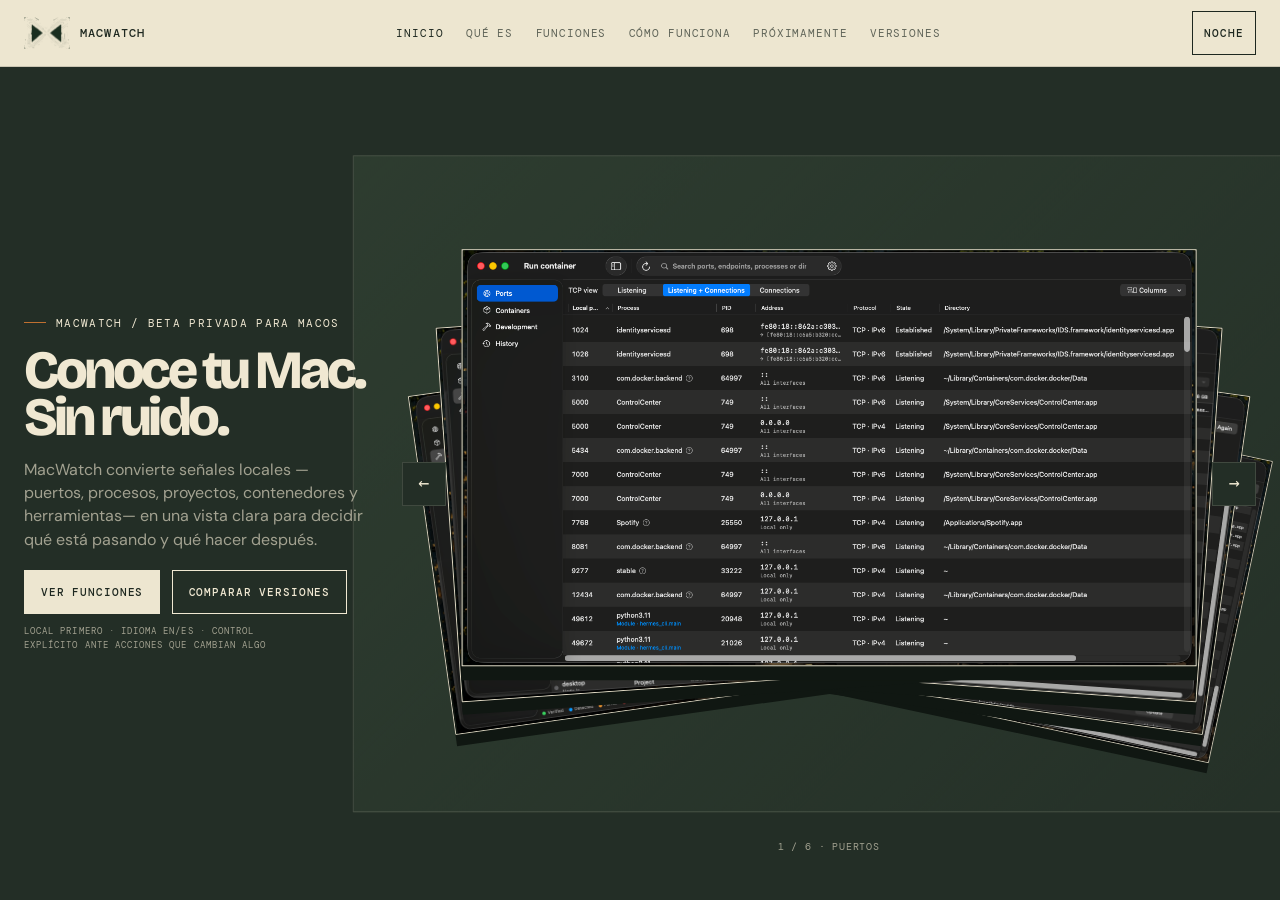
==== macwatch/index.html @ b006d117 "Add MacWatch landing page" ====
<!doctype html>
<html lang="es">
<head>
  <meta charset="utf-8">
  <meta name="viewport" content="width=device-width, initial-scale=1">
  <meta name="description" content="MacWatch: visibilidad local y clara de lo que ocurre en tu Mac.">
  <meta name="color-scheme" content="dark light">
  <link rel="preconnect" href="https://fonts.googleapis.com">
  <link rel="preconnect" href="https://fonts.gstatic.com" crossorigin>
  <link href="https://fonts.googleapis.com/css2?family=Bricolage+Grotesque:opsz,wght@12..96,400..800&amp;family=DM+Mono:wght@400;500&amp;family=DM+Sans:wght@400;500&amp;display=swap" rel="stylesheet">
  <link rel="icon" href="data:image/svg+xml,<svg xmlns=%22http://www.w3.org/2000/svg%22 viewBox=%220 0 32 32%22><rect width=%2232%22 height=%2232%22 fill=%22%23232E26%22/><path d=%22M4 8h5l7 6 7-6h5v16h-5v-8l-7 6-7-6v8H4z%22 fill=%22%23EDE6D0%22/></svg>">
  <title>MacWatch · Conoce tu Mac, sin ruido</title>
  <!--
  MIT License

  Copyright (c) 2026 Zara Zhang

  Permission is hereby granted, free of charge, to any person obtaining a copy
  of this software and associated documentation files (the "Software"), to deal
  in the Software without restriction, including without limitation the rights
  to use, copy, modify, merge, publish, distribute, sublicense, and/or sell
  copies of the Software, and to permit persons to whom the Software is
  furnished to do so, subject to the following conditions:

  The above copyright notice and this permission notice shall be included in all
  copies or substantial portions of the Software.

  THE SOFTWARE IS PROVIDED "AS IS", WITHOUT WARRANTY OF ANY KIND, EXPRESS OR
  IMPLIED, INCLUDING BUT NOT LIMITED TO THE WARRANTIES OF MERCHANTABILITY,
  FITNESS FOR A PARTICULAR PURPOSE AND NONINFRINGEMENT. IN NO EVENT SHALL THE
  AUTHORS OR COPYRIGHT HOLDERS BE LIABLE FOR ANY CLAIM, DAMAGES OR OTHER
  LIABILITY, WHETHER IN AN ACTION OF CONTRACT, TORT OR OTHERWISE, ARISING FROM,
  OUT OF OR IN CONNECTION WITH THE SOFTWARE OR THE USE OR OTHER DEALINGS IN THE
  SOFTWARE.
  -->
  <style>
    :root {
      --c-bg:#232e26; --c-bg-alt:#2e3d30; --c-cream:#ede6d0; --c-cream-alt:#e4dac4;
      --c-fg:#f0e8d2; --c-fg-muted:rgba(240,232,210,.62); --c-fg-faint:rgba(240,232,210,.62);
      --c-ink:#1e2820; --c-ink-muted:rgba(30,40,32,.68); --c-accent:#c07030;
      --c-line:rgba(240,232,210,.14); --c-line-light:rgba(30,40,32,.17);
      --f-display:"Bricolage Grotesque",system-ui,sans-serif; --f-body:"DM Sans",system-ui,sans-serif; --f-mono:"DM Mono",monospace;
      --surface:var(--c-bg); --surface-alt:var(--c-bg-alt); --ink:var(--c-fg); --muted:var(--c-fg-muted); --faint:var(--c-fg-faint); --line:var(--c-line);
    }
    :root[data-theme="paper"] { --surface:var(--c-cream); --surface-alt:var(--c-cream-alt); --ink:var(--c-ink); --muted:var(--c-ink-muted); --faint:rgba(30,40,32,.70); --line:var(--c-line-light); color-scheme:light; }
    * { box-sizing:border-box; }
    html,body { overflow-x:clip; }
    html { scroll-behavior:auto; background:var(--surface); }
    body { margin:0; background:var(--surface); color:var(--ink); font:16px/1.6 var(--f-body); }
    a { color:inherit; }
    button { font:inherit; }
    img { display:block; max-width:100%; }
    :focus-visible { outline:2px solid var(--c-accent); outline-offset:4px; }
    .skip { position:absolute; z-index:30; top:-5rem; left:1rem; padding:.7rem 1rem; background:var(--c-cream); color:var(--c-ink); border:1px solid var(--c-ink); text-decoration:none; font:500 .75rem var(--f-mono); letter-spacing:.08em; text-transform:uppercase; }
    .skip:focus { top:1rem; }
    .shell { width:min(100% - 3rem,1280px); margin-inline:auto; }
    .dark-surface { --ink:var(--c-fg); --muted:var(--c-fg-muted); --faint:var(--c-fg-faint); --line:var(--c-line); position:relative; isolation:isolate; background:var(--c-bg); color:var(--c-fg); }
    .dark-surface::before { content:""; position:absolute; z-index:-1; right:0; bottom:-22rem; width:min(62rem,82vw); height:52rem; pointer-events:none; background:radial-gradient(ellipse at 68% 70%,rgba(122,78,36,.32) 0%,rgba(80,50,20,.17) 39%,transparent 70%); }
    .nav-wrap { position:sticky; top:0; z-index:20; background:color-mix(in srgb,var(--surface) 92%,transparent); border-bottom:1px solid var(--line); backdrop-filter:blur(14px); }
    nav { min-height:66px; display:grid; grid-template-columns:auto 1fr auto; gap:1.25rem; align-items:center; }
    .brand { display:inline-flex; align-items:center; gap:.6rem; color:var(--ink); text-decoration:none; font:500 .77rem var(--f-mono); letter-spacing:.1em; text-transform:uppercase; white-space:nowrap; }
    .brand img { width:28px; height:28px; object-fit:contain; }
    .nav-links { display:flex; justify-content:center; gap:.1rem; min-width:0; }
    .nav-links a { padding:.55rem .65rem; color:var(--muted); text-decoration:none; font:400 .67rem var(--f-mono); letter-spacing:.08em; text-transform:uppercase; white-space:nowrap; }
    .nav-links a:hover,.nav-links a.active { color:var(--ink); }
    .theme,.filter,.button { min-height:44px; border:1px solid currentColor; border-radius:0; background:transparent; cursor:pointer; font:500 .68rem var(--f-mono); letter-spacing:.08em; text-transform:uppercase; }
    .theme { padding:.55rem .72rem; color:var(--ink); }
    .button { color:inherit; }
    .theme:hover,.filter:hover { border-color:var(--c-accent); }
    main { min-width:0; }
    .hero { width:min(100% - 3rem,1580px); min-height:calc(100svh - 66px); display:grid; grid-template-columns:minmax(24rem,.72fr) minmax(0,1.28fr); gap:clamp(2rem,4vw,5rem); align-items:center; padding:clamp(5rem,10vh,9rem) 0 clamp(4rem,8vh,7rem); }
    .eyebrow,.kicker,.status,.tag,.section-index,.microcopy { font:400 .7rem/1.45 var(--f-mono); letter-spacing:.12em; text-transform:uppercase; }
    .eyebrow,.kicker { margin:0 0 1rem; color:currentColor; }
    .eyebrow::before,.kicker::before,.section-index::before { content:""; display:inline-block; width:1.35rem; height:1px; margin:0 .65rem .3em 0; background:var(--c-accent); vertical-align:middle; }
    h1,h2,h3,p { text-wrap:balance; }
    h1,h2,h3 { font-family:var(--f-display); }
    h1 { max-width:9.4ch; margin:0; font-size:clamp(4rem,8.1vw,5.8rem); font-weight:800; line-height:.88; letter-spacing:-.045em; }
    .hero-title-line { display:block; white-space:nowrap; }
    .lead { max-width:51ch; margin:2rem 0 0; color:var(--muted); font-size:clamp(1.06rem,1.45vw,1.28rem); line-height:1.58; }
    .hero-actions { display:flex; flex-wrap:wrap; gap:.7rem; margin-top:2.25rem; }
    .button { display:inline-flex; align-items:center; justify-content:center; padding:.75rem 1rem; text-decoration:none; }
    .button.primary { background:var(--c-cream); border-color:var(--c-cream); color:var(--c-ink); }
    .button:hover { border-color:var(--c-accent); }
    .button.primary:hover { background:var(--c-cream); color:var(--c-ink); }
    .microcopy { margin:1.1rem 0 0; color:var(--faint); line-height:1.6; }
    .hero > :first-child { position:relative; z-index:2; }
    .hero-art { position:relative; min-width:0; width:min(100%,840px); min-height:760px; justify-self:end; overflow:visible; }
    .hero-art::before { content:""; position:absolute; z-index:0; width:min(86%,720px); aspect-ratio:1; height:auto; right:3%; top:50%; transform:translateY(-50%); border:1px solid var(--c-line); background:linear-gradient(135deg,rgba(46,61,48,.92),rgba(46,61,48,.18)); }
    .carousel { position:relative; z-index:1; width:100%; height:760px; overflow:visible; }
    .carousel-stage { position:relative; width:100%; height:calc(100% - 60px); overflow:visible; touch-action:pan-y; }
    .carousel-card { --slot:0; --depth:0; position:absolute; top:50%; left:50%; width:min(86%,720px); aspect-ratio:1.76; margin:0; overflow:hidden; border:1px solid var(--c-fg); background:#080d09; box-shadow:calc(var(--slot) * 7px) calc(16px + var(--depth) * 5px) 0 rgba(0,0,0,.24); clip-path:polygon(0 7px,7px 7px,7px 0,calc(100% - 7px) 0,calc(100% - 7px) 7px,100% 7px,100% calc(100% - 7px),calc(100% - 7px) calc(100% - 7px),calc(100% - 7px) 100%,7px 100%,7px calc(100% - 7px),0 calc(100% - 7px)); transform:translate(-50%,-50%) translate(calc(var(--slot) * 4.25%),calc(var(--depth) * 17px)) rotate(calc(var(--slot) * 3.1deg)); transform-origin:50% 88%; transition:transform 520ms steps(8,end),opacity 380ms steps(6,end),filter 380ms steps(6,end); }
    .carousel-card::after { content:""; position:absolute; inset:0; pointer-events:none; opacity:.18; background:repeating-linear-gradient(to bottom,rgba(240,232,210,.14) 0 1px,transparent 1px 4px); mix-blend-mode:screen; }
    .carousel-card img { width:100%; height:100%; object-fit:cover; image-rendering:auto; filter:contrast(1.035) saturate(.92); }
    .carousel-card.logo-card img { height:100%; width:auto; max-width:100%; margin:auto; object-fit:contain; }
    .carousel-card[aria-hidden="true"] { pointer-events:none; }
    .carousel-card.is-active { border-color:var(--c-cream); opacity:1; filter:none; }
    .carousel-card:not(.is-active) { opacity:.58; filter:brightness(.72) saturate(.78); }
    .carousel-controls { position:absolute; z-index:10; inset:0; pointer-events:none; }
    .carousel-button { position:absolute; top:calc((100% - 60px) / 2); display:grid; width:44px; height:44px; place-items:center; transform:translateY(-50%); pointer-events:auto; border:1px solid var(--c-line); border-radius:0; background:color-mix(in srgb,var(--c-bg) 78%,transparent); color:var(--c-fg); cursor:pointer; font:500 1.15rem/1 var(--f-mono); }
    .carousel-button[data-carousel="previous"] { left:0; }
    .carousel-button[data-carousel="next"] { right:0; }
    .carousel-button:hover { border-color:var(--c-accent); color:var(--c-cream); }
    .carousel-status { position:absolute; bottom:0; left:50%; min-width:8.5rem; margin:0; transform:translateX(-50%); color:var(--c-fg-muted); font:.62rem/1.35 var(--f-mono); letter-spacing:.08em; text-align:center; text-transform:uppercase; }
    section { position:relative; scroll-margin-top:66px; padding:clamp(4.8rem,10vw,9rem) 0; border-top:1px solid var(--line); }
    .section-head { margin-bottom:clamp(2.2rem,5vw,4rem); }
    .section-index { margin:0 0 .85rem; color:currentColor; }
    h2 { margin:0; font-size:clamp(2.55rem,5.4vw,5.6rem); font-weight:700; line-height:.94; letter-spacing:-.045em; }
    .section-title-line { display:block; white-space:nowrap; }
    .intro { max-width:59ch; margin:1.25rem 0 0; color:var(--muted); font-size:clamp(1rem,1.3vw,1.17rem); }
    .statement-grid { display:grid; grid-template-columns:1fr minmax(17rem,.78fr); gap:clamp(2rem,7vw,8rem); align-items:end; }
    .statement { max-width:14ch; margin:0; font:700 clamp(2.3rem,4.4vw,4.6rem)/.98 var(--f-display); letter-spacing:-.04em; }
    .statement em,.stat-value em { color:var(--c-accent); font-style:normal; }
    .info-card { padding:clamp(1.55rem,3vw,2.5rem); background:var(--c-cream); color:var(--c-ink); }
    .info-card h3 { margin:0 0 .7rem; font-size:clamp(1.35rem,2vw,2rem); line-height:1.05; letter-spacing:-.03em; }
    .info-card p { margin:0; color:var(--c-ink-muted); }
    .metrics { display:grid; grid-template-columns:repeat(3,minmax(0,1fr)); margin-top:clamp(3.5rem,7vw,7rem); border-top:1px solid var(--line); }
    .metric { min-width:0; padding:1.5rem 1.4rem 1rem 0; border-right:1px solid var(--line); }
    .metric + .metric { padding-left:1.4rem; } .metric:last-child { border-right:0; }
    .stat-value { display:block; font:800 clamp(2.8rem,5.6vw,6rem)/.9 var(--f-display); letter-spacing:-.055em; }
    .metric span:last-child { display:block; margin-top:.75rem; color:var(--muted); font-size:.88rem; }
    .capabilities-intro { display:flex; justify-content:space-between; align-items:end; gap:1rem; margin-bottom:1.25rem; }
    .filter-bar { display:flex; flex-wrap:wrap; gap:.5rem; }
    .filter { min-height:40px; padding:.45rem .65rem; color:var(--c-fg-muted); border-color:var(--c-line); }
    .filter[aria-pressed="true"] { color:var(--c-ink); background:var(--c-cream); border-color:var(--c-cream); }
    .capabilities { display:grid; grid-template-columns:repeat(3,minmax(0,1fr)); border-top:1px solid var(--c-line); border-left:1px solid var(--c-line); }
    .capability { min-width:0; min-height:220px; padding:1.35rem; border-right:1px solid var(--c-line); border-bottom:1px solid var(--c-line); }
    .capability[hidden] { display:none; }
    .tag { display:inline-block; color:var(--c-fg); }
    .tag.future { color:var(--c-fg-muted); }
    .capability h3 { margin:1.35rem 0 .6rem; font-size:clamp(1.2rem,1.65vw,1.55rem); line-height:1.05; letter-spacing:-.025em; }
    .capability p { margin:0; color:var(--c-fg-muted); font-size:.93rem; }
    .process { --ink:var(--c-ink); --muted:var(--c-ink-muted); --faint:var(--c-ink-muted); --line:var(--c-line-light); background:var(--c-cream); color:var(--c-ink); }
    .process section { border-color:var(--c-line-light); }
    .process .kicker,.process .section-index { color:currentColor; }
    .process .intro,.process .step p { color:var(--c-ink-muted); }
    .flow { display:grid; grid-template-columns:repeat(4,minmax(0,1fr)); border-top:1px solid var(--c-line-light); }
    .step { min-width:0; padding:1.35rem 1.1rem 1rem 0; border-right:1px solid var(--c-line-light); }
    .step + .step { padding-left:1.1rem; } .step:last-child { border-right:0; }
    .step::before { display:block; margin-bottom:2.5rem; color:currentColor; content:counter(step,decimal-leading-zero); counter-increment:step; font:.7rem var(--f-mono); letter-spacing:.12em; }
    .step::after { content:""; display:block; width:1.5rem; height:1px; margin-top:1.35rem; background:var(--c-accent); }
    .flow { counter-reset:step; }
    .step h3 { margin:0 0 .55rem; font-size:clamp(1.25rem,1.8vw,1.75rem); line-height:1.02; letter-spacing:-.03em; }
    .step p { margin:0; font-size:.92rem; }
    .next-grid { display:grid; grid-template-columns:minmax(0,1fr) minmax(18rem,.72fr); gap:clamp(2.5rem,7vw,8rem); align-items:start; }
    .future-list { display:grid; gap:0; margin:0; padding:0; list-style:none; border-top:1px solid var(--line); }
    .future-list li { display:grid; grid-template-columns:1.35rem 1fr; gap:.7rem; padding:1.05rem 0; border-bottom:1px solid var(--line); }
    .future-list li::before { content:"—"; color:var(--c-accent); font-family:var(--f-mono); }
    .future-list strong { display:block; font-weight:500; }
    .future-list span { display:block; margin-top:.18rem; color:var(--muted); font-size:.92rem; }
    .future-note { padding:clamp(1.55rem,3vw,2.5rem); background:var(--c-bg-alt); }
    .future-note h3 { margin:1.3rem 0 .65rem; font-size:clamp(1.7rem,2.5vw,2.5rem); line-height:1.02; letter-spacing:-.035em; }
    .future-note p { margin:0; color:var(--c-fg-muted); }
    .notice { max-width:76ch; margin:0 0 1.7rem; padding:1rem 0 1rem 1.15rem; border-left:1px solid var(--c-accent); color:var(--muted); }
    .edition-grid { display:grid; grid-template-columns:repeat(3,minmax(0,1fr)); gap:clamp(1rem,2vw,2rem); }
    .edition { min-width:0; border:1px solid var(--c-line); }
    .edition-art { background:var(--c-bg-alt); }
    .edition-art img { width:100%; height:auto; object-fit:contain; }
    .edition-card { min-width:0; padding:1.35rem; border-top:1px solid var(--c-line); }
    .edition-card.featured { background:var(--c-cream); color:var(--c-ink); }
    .edition-card h3 { margin:0 0 .55rem; font:700 1.45rem/1 var(--f-display); letter-spacing:-.025em; }
    .edition-card p { margin:0; color:var(--c-fg-muted); font-size:.92rem; }
    .edition-card.featured p { color:var(--c-ink-muted); }
    .table-wrap { max-width:100%; margin-top:1.8rem; overflow-x:auto; border-top:1px solid var(--c-line); border-bottom:1px solid var(--c-line); }
    table { width:100%; min-width:760px; border-collapse:collapse; color:var(--c-fg); }
    caption { padding:1rem 0; color:var(--c-fg-muted); text-align:left; font-size:.82rem; }
    th,td { padding:1rem; border-top:1px solid var(--c-line); text-align:left; vertical-align:top; }
    thead th { color:var(--c-fg); font:400 .64rem/1.45 var(--f-mono); letter-spacing:.09em; text-transform:uppercase; }
    tbody th { color:var(--c-fg); font:500 .95rem/1.5 var(--f-body); letter-spacing:normal; text-transform:none; } .check { color:currentColor; font-weight:500; } .planned { color:var(--c-fg-muted); font-size:.9rem; }
    .closing { display:grid; grid-template-columns:minmax(0,1fr) auto; gap:2rem; align-items:end; padding-top:clamp(4.8rem,10vw,9rem); }
    .closing h2 { font-size:clamp(3.5rem,7vw,7.2rem); }
    footer { padding:1.4rem 0 2.4rem; border-top:1px solid var(--line); color:var(--faint); font:.66rem/1.65 var(--f-mono); letter-spacing:.05em; }
    html.motion-ready .reveal .section-index,html.motion-ready .reveal .section-head h2,html.motion-ready .reveal .section-head .intro,html.motion-ready .reveal > :not(.section-head) { opacity:0; transform:translateY(1.1rem); clip-path:inset(0 100% 0 0); transition:opacity 320ms steps(5,end),transform 460ms steps(7,end),clip-path 520ms steps(8,end); }
    html.motion-ready .reveal.is-revealed .section-index,html.motion-ready .reveal.is-revealed .section-head h2,html.motion-ready .reveal.is-revealed .section-head .intro,html.motion-ready .reveal.is-revealed > :not(.section-head) { opacity:1; transform:none; clip-path:inset(0 0 0 0); }
    html.motion-ready .reveal .section-head h2 { transition-delay:70ms; } html.motion-ready .reveal .section-head .intro { transition-delay:140ms; } html.motion-ready .reveal > :not(.section-head) { transition-delay:210ms; }
    @media (min-width:1181px) { .carousel-card { left:55%; } }
    @media (max-width:1180px) { .hero { grid-template-columns:1fr; min-height:auto; } .hero-art,.carousel { width:min(100%,820px); min-height:0; height:clamp(560px,76vw,720px); } .hero-art { justify-self:center; } }
    @media (max-width:900px) { .hero-art,.carousel { height:clamp(430px,74vw,620px); } .hero-art::before { width:min(82%,620px); } .statement-grid,.next-grid { grid-template-columns:1fr; } .info-card { max-width:38rem; } .capabilities { grid-template-columns:repeat(2,minmax(0,1fr)); } .flow { grid-template-columns:repeat(2,minmax(0,1fr)); } .step:nth-child(2) { border-right:0; } .step:nth-child(n+3) { border-top:1px solid var(--c-line-light); } .closing { grid-template-columns:1fr; align-items:start; } }
    @media (max-width:700px) { .shell,.hero { width:min(100% - 2rem,1280px); } nav { grid-template-columns:1fr auto; grid-template-areas:"brand theme" "links links"; column-gap:.75rem; row-gap:.25rem; min-height:0; padding:.55rem 0 .3rem; } .brand { grid-area:brand; } .brand span { display:inline; } .theme { grid-area:theme; min-height:38px; padding:.45rem .5rem; font-size:.6rem; } .nav-links { grid-area:links; justify-content:flex-start; width:100%; overflow-x:auto; overscroll-behavior-x:contain; -webkit-overflow-scrolling:touch; scrollbar-width:thin; } .nav-links a { display:block; flex:0 0 auto; padding:.55rem .55rem; font-size:.6rem; } section { scroll-margin-top:108px; } .hero { padding:4.2rem 0 4.5rem; gap:2rem; } h1 { font-size:clamp(1.75rem,10.2vw,5.2rem); } h2,.closing h2 { font-size:clamp(1rem,5.8vw,2.55rem); } .hero-title-line { white-space:nowrap; } .lead { margin-top:1.5rem; } .hero-art,.carousel { height:clamp(340px,92vw,470px); } .hero-art::before { width:min(84%,420px); } .carousel-stage { height:calc(100% - 52px); } .carousel-card { left:50%; width:90%; transform:translate(-50%,-50%) translate(calc(var(--slot) * 2.7%),calc(var(--depth) * 12px)) rotate(calc(var(--slot) * 2deg)); } .carousel-button { top:calc((100% - 52px) / 2); } .carousel-status { min-width:7.3rem; font-size:.56rem; } .metrics,.capabilities,.edition-grid { grid-template-columns:1fr; } .metric,.metric + .metric { padding:1.2rem 0; border-right:0; border-bottom:1px solid var(--line); } .metric:last-child { border-bottom:0; } .capabilities-intro { align-items:start; flex-direction:column; } .capability { min-height:auto; } .flow { grid-template-columns:1fr; } .step,.step + .step,.step:nth-child(2) { padding:1.2rem 0; border-right:0; border-bottom:1px solid var(--c-line-light); } .step::before { margin-bottom:1.4rem; } .edition-card { padding:1.2rem; } .closing { gap:1.5rem; } }
    @media (max-width:430px) { .hero-actions { align-items:stretch; flex-direction:column; } .button { width:100%; } }
    /* Pager viewport: every section is a complete, non-scrolling screen. */
    html,body { width:100%; height:100%; overflow:hidden; }
    body { display:grid; grid-template-rows:auto minmax(0,1fr); }
    .nav-wrap { position:relative; z-index:30; background:var(--surface); backdrop-filter:none; }
    :root:not([data-theme="paper"]) .nav-wrap { background:var(--c-bg); }
    .nav-wrap .brand { background:transparent; }
    main { position:relative; height:100%; min-height:0; overflow:hidden; }
    .page { position:absolute; inset:0; z-index:0; display:block; overflow:hidden; visibility:hidden; pointer-events:none; background:var(--surface); clip-path:inset(0 100% 0 0); transform:translateX(2rem); }
    .page.dark-surface { background:var(--c-bg); }
    main .page.dark-surface::before { display:none; }
    .page.process { background:var(--c-cream); }
    .page.is-active { visibility:visible; }
    .page.is-active { z-index:2; pointer-events:auto; clip-path:inset(0); transform:none; }
    .page > :is(header,section).shell { width:min(100% - 3rem,1360px); height:100%; margin-inline:auto; }
    .page > section { padding:clamp(.8rem,2.4vh,1.45rem) 0; }
    .page-footer { position:absolute; right:1.5rem; bottom:.45rem; left:1.5rem; width:auto; padding:.25rem 0 0; border-top:1px solid var(--line); font-size:.52rem; line-height:1.25; }
    main .hero { min-height:0; overflow:visible; grid-template-columns:minmax(18rem,.43fr) minmax(0,1.57fr); gap:clamp(1rem,2.5vw,2.5rem); align-items:center; padding:clamp(.8rem,2vh,1.4rem) 0; }
    main .hero h1 { font-size:clamp(3rem,5.3vw,5.8rem); }
    main .hero .lead { margin-top:1rem; font-size:clamp(.9rem,1.15vw,1.08rem); line-height:1.42; }
    main .hero-actions { margin-top:1.15rem; } main .hero .microcopy { margin-top:.65rem; font-size:.55rem; }
    main .hero-art,main .carousel { width:100%; min-height:0; height:min(100%,720px); }
    main .hero-art::before { width:min(78%,720px); }
    main .carousel-stage { height:calc(100% - 52px); }
    main .carousel-card { left:50%; width:min(92%,1080px); border:1px solid var(--c-fg); clip-path:none; background:#101712; box-shadow:0 14px 0 #101712; opacity:1; filter:none; transform:translate(-50%,-50%) translate(calc(var(--slot) * 3.1%),calc(var(--depth) * 14px)) rotate(calc(var(--slot) * 2.2deg)); transition:transform 440ms cubic-bezier(.2,.8,.2,1); }
    main .carousel-card::after { display:none; }
    main .carousel-card,.carousel-card.is-active,.carousel-card:not(.is-active) { opacity:1; filter:none; }
    main .carousel-card img { object-fit:contain; image-rendering:auto; filter:none; background:#101712; }
    main .carousel-card.logo-card { background:#101712; }
    main .carousel-card.logo-card img { width:100%; height:100%; }
    main .carousel-button { top:50%; background:var(--c-bg); } main .carousel-status { bottom:0; }
    .page .section-head { display:grid; grid-template-columns:minmax(6rem,.24fr) 1fr; gap:1rem; align-items:start; margin-bottom:clamp(.65rem,1.5vh,1rem); }
    .page .section-index { margin:0; font-size:.62rem; }
    .page h2 { font-size:clamp(2rem,3.7vw,4rem); line-height:.9; }
    .page .intro { margin-top:.6rem; font-size:clamp(.78rem,1vw,.98rem); line-height:1.35; }
    .page .section-title-line { max-width:100%; }
    .page .statement-grid,.page .next-grid { gap:1.4rem; }
    .page .statement { font-size:clamp(1.8rem,3.3vw,3.5rem); }
    .page .info-card,.page .future-note { padding:1rem; }
    .page .info-card h3,.page .future-note h3 { margin:.45rem 0; font-size:clamp(1.2rem,1.8vw,1.8rem); }
    .page .metrics { margin-top:1rem; } .page .metric { padding:.7rem .75rem .35rem 0; } .page .stat-value { font-size:clamp(2rem,3.6vw,3.6rem); } .page .metric span:last-child { margin-top:.25rem; font-size:.75rem; }
    .page .capabilities-intro { margin-bottom:.55rem; } .page .kicker { margin:0; font-size:.58rem; }
    .page .filter { min-height:32px; padding:.3rem .5rem; font-size:.58rem; }
    .page .capabilities { grid-template-columns:repeat(3,minmax(0,1fr)); } .page .capability { min-height:0; padding:.72rem; } .page .capability h3 { margin:.5rem 0 .25rem; font-size:clamp(.95rem,1.3vw,1.25rem); } .page .capability p { font-size:.72rem; line-height:1.3; } .page .tag { font-size:.55rem; }
    .page .flow { height:auto; } .page .step { padding:.7rem .7rem .5rem 0; } .page .step::before { margin-bottom:.7rem; } .page .step h3 { font-size:clamp(1rem,1.4vw,1.4rem); } .page .step p,.page .future-list span { font-size:.72rem; line-height:1.28; } .page .step::after { margin-top:.55rem; }
    .page .future-list li { padding:.55rem 0; } .page .future-note { min-height:0; }
    .page .notice { margin:0 0 .65rem; padding:.55rem 0 .55rem .75rem; font-size:.76rem; line-height:1.3; }
    .page .edition-grid { gap:.75rem; } .page .edition-art img { max-height:105px; object-fit:contain; } .page .edition-card { padding:.65rem; } .page .edition-card h3 { font-size:1.12rem; } .page .edition-card p { font-size:.67rem; line-height:1.25; }
    .page .table-wrap { margin-top:.55rem; overflow:visible; } .page table { min-width:0; table-layout:fixed; font-size:.58rem; } .page caption { padding:.25rem 0; font-size:.6rem; } .page th,.page td { padding:.28rem; line-height:1.16; } .page thead th { font-size:.5rem; } .page tbody th,.page .planned { font-size:.58rem; }
    .page .closing { padding-top:.7rem; } .page .closing h2 { font-size:clamp(1.6rem,3vw,3rem); } .page .closing .button { min-height:34px; padding:.5rem .7rem; }
    .nav-wrap .brand img { width:46px; height:auto; object-fit:contain; filter:brightness(0) saturate(100%) invert(13%) sepia(16%) saturate(1200%) hue-rotate(84deg) brightness(93%) contrast(91%); }
    :root:not([data-theme="paper"]) .nav-wrap .brand img { filter:brightness(0) saturate(100%) invert(90%) sepia(22%) saturate(410%) hue-rotate(4deg) brightness(103%) contrast(91%); }
    main .carousel-card { width:min(100%,1080px); }
    @media (min-width:901px) { main .hero { grid-template-columns:16rem minmax(0,1fr); gap:1rem; } main .hero h1 { font-size:3rem; letter-spacing:-.1em; } main .carousel-card { left:54%; width:min(100%,1080px); transform:translate(-50%,-50%) translate(calc(var(--slot) * .7%),calc(var(--depth) * 10px)) rotate(calc(var(--slot) * .8deg)); } main .carousel-card:not(.is-active) { transform:translate(-50%,-50%) translate(calc(var(--slot) * .7%),calc(var(--depth) * 10px)) rotate(calc(var(--slot) * .8deg)) scale(.94); } }
    @media (min-width:901px) and (max-width:1439px) { main .carousel-card { left:52.5%; width:min(100%,calc(100vw - 330px),1080px); } }
    @media (max-height:800px) and (min-width:701px) { main .hero { padding:.35rem 0; } }
    @media (max-width:900px) { .page > :is(header,section).shell { width:min(100% - 2rem,1360px); } main .hero { grid-template-columns:minmax(15rem,.5fr) minmax(0,1.5fr); } main .hero h1 { font-size:clamp(2.5rem,5.7vw,4.4rem); } .page .capability { padding:.5rem; } .page .capability p { font-size:.66rem; } .page .edition-art img { max-height:78px; } }
    @media (max-width:700px) { .nav-wrap nav { min-height:52px; display:grid; grid-template-columns:auto 1fr auto; grid-template-areas:"brand links theme"; gap:.35rem; padding:.35rem 0; } .nav-wrap .brand { grid-area:brand; gap:0; } .nav-wrap .brand img { width:27px; height:27px; } .nav-wrap .brand span { display:none; } .nav-wrap .theme { grid-area:theme; min-height:34px; padding:.35rem; font-size:.55rem; } .nav-wrap .nav-links { grid-area:links; width:auto; overflow:visible; justify-content:space-between; gap:0; } .nav-wrap .nav-links a { min-width:0; padding:.35rem .28rem; font-size:0; } .nav-wrap .nav-links a::after { content:attr(data-page-label); font:500 .58rem var(--f-mono); letter-spacing:0; } .page > :is(header,section).shell { width:min(100% - 1.25rem,1360px); } main .hero { grid-template-columns:1fr; grid-template-rows:auto minmax(0,1fr); gap:.25rem; padding:.55rem 0; } main .hero h1 { font-size:clamp(2rem,9.2vw,3rem); } main .hero .eyebrow { margin:0 0 .35rem; font-size:.52rem; } main .hero .lead { display:none; } main .hero-actions { margin-top:.55rem; } main .hero .button { min-height:34px; padding:.45rem .6rem; font-size:.55rem; } main .hero .microcopy { display:none; } main .hero-art,main .carousel { height:100%; } main .hero-art::before { width:min(82%,360px); } main .carousel-card { width:94%; transform:translate(-50%,-50%) translate(calc(var(--slot) * 2%),calc(var(--depth) * 8px)) rotate(calc(var(--slot) * 1.5deg)); } main .carousel-button { top:48%; } .page > section { padding:.65rem 0; } .page .section-head { grid-template-columns:1fr; gap:.25rem; margin-bottom:.45rem; } .page .section-index { font-size:.54rem; } .page h2 { font-size:clamp(1.45rem,7vw,2.15rem); } .page .intro { margin-top:.35rem; font-size:.68rem; line-height:1.22; } .page .statement-grid,.page .next-grid { grid-template-columns:1fr; gap:.45rem; } .page .statement { font-size:1.55rem; } .page .info-card,.page .future-note { padding:.55rem; } .page .info-card p,.page .future-note p { font-size:.66rem; line-height:1.22; } .page .metrics { margin-top:.45rem; } .page .metric { padding:.38rem 0; } .page .stat-value { font-size:1.65rem; } .page .metric span:last-child { font-size:.62rem; } .page .capabilities-intro { align-items:center; flex-direction:row; margin-bottom:.35rem; } .page .kicker { display:none; } .page .filter-bar { gap:.2rem; } .page .filter { min-height:28px; padding:.2rem .3rem; font-size:.5rem; } .page .capabilities { grid-template-columns:repeat(2,minmax(0,1fr)); } .page .capability { padding:.35rem; } .page .capability h3 { margin:.25rem 0 .15rem; font-size:.75rem; } .page .capability p { font-size:.56rem; line-height:1.16; } .page .tag { font-size:.43rem; } .page .flow { grid-template-columns:repeat(2,minmax(0,1fr)); } .page .step,.page .step + .step,.page .step:nth-child(2) { padding:.38rem; border:1px solid var(--c-line-light); } .page .step::before { margin-bottom:.25rem; font-size:.5rem; } .page .step h3 { font-size:.78rem; } .page .step p,.page .future-list span { font-size:.57rem; } .page .step::after { margin-top:.25rem; } .page .future-list { grid-template-columns:repeat(2,minmax(0,1fr)); gap:.35rem; border:0; } .page .future-list li { grid-template-columns:.65rem 1fr; gap:.25rem; padding:.3rem; border:1px solid var(--line); } .page .future-list strong { font-size:.62rem; line-height:1.1; } .page .notice { margin-bottom:.35rem; padding:.3rem 0 .3rem .5rem; font-size:.58rem; } .page .edition-grid { grid-template-columns:repeat(3,minmax(0,1fr)); gap:.3rem; } .page .edition-art img { max-height:53px; } .page .edition-card { padding:.35rem; } .page .edition-card h3 { margin:0 0 .15rem; font-size:.78rem; } .page .edition-card p { display:none; } .page .table-wrap { position:absolute; width:1px; height:1px; margin:-1px; overflow:hidden; clip:rect(0 0 0 0); white-space:nowrap; } .page .closing { padding-top:.3rem; } .page .closing h2 { font-size:1.1rem; } .page .closing .button { min-height:30px; font-size:.5rem; } .page-footer { right:.65rem; bottom:.25rem; left:.65rem; font-size:.42rem; } }
    @media (max-width:700px) { .nav-wrap .brand img { width:36px; height:auto; } .page .edition-grid { grid-template-columns:1fr; gap:.28rem; } .page .edition { display:grid; grid-template-columns:78px minmax(0,1fr); align-items:stretch; } .page .edition-art { display:grid; place-items:center; } .page .edition-art img { width:100%; max-height:53px; } .page .edition-card { display:flex; flex-direction:column; justify-content:center; padding:.28rem .4rem; } .page .edition-card p { display:-webkit-box; overflow:hidden; -webkit-box-orient:vertical; -webkit-line-clamp:2; font-size:.54rem; line-height:1.14; } }
    h1[tabindex="-1"]:focus,h2[tabindex="-1"]:focus { outline:none; }
    .page .section-head { display:block; margin-bottom:clamp(.8rem,1.8vh,1.25rem); }
    .page .section-index { margin:0 0 .45rem; }
    .page .section-head > div { display:block; }
    @media (min-width:901px) { .page > section { display:flex; flex-direction:column; justify-content:center; } main .hero { grid-template-columns:clamp(22rem,27vw,26rem) minmax(0,1fr); gap:clamp(1rem,2vw,2rem); } main .hero h1 { font-size:clamp(3.35rem,4.2vw,4.2rem); letter-spacing:-.065em; } main .hero .lead { font-size:clamp(1rem,1.2vw,1.12rem); line-height:1.46; } main .hero-art,main .carousel { height:min(100%,740px); } main .carousel-card { left:50%; width:min(86%,820px); } .page .section-head { max-width:76rem; } }
    @media (min-width:1600px) { .shell,.page > :is(header,section).shell,.nav-wrap nav.shell { width:min(calc(100% - 6rem),1760px); } nav { min-height:76px; gap:1.6rem; } .nav-links a { padding:.7rem .85rem; font-size:.74rem; } .theme { min-height:48px; padding:.65rem .9rem; font-size:.74rem; } .nav-wrap .brand img { width:54px; } .nav-wrap .brand { font-size:.88rem; } main .hero { grid-template-columns:34rem minmax(0,1fr); gap:2rem; } main .hero h1 { font-size:clamp(5rem,5.1vw,5.5rem); letter-spacing:-.065em; } main .hero .lead { font-size:1.2rem; max-width:48ch; } main .hero-actions { margin-top:1.5rem; } main .hero .microcopy { font-size:.64rem; } main .hero-art,main .carousel { height:min(100%,800px); } main .carousel-card { left:50%; width:min(78%,900px); } .page > section { padding:clamp(1.2rem,2.8vh,2rem) 0; } .page .section-head { margin-bottom:1.5rem; } .page .section-index { margin-bottom:.65rem; font-size:.76rem; } .page h2 { font-size:clamp(4.8rem,5vw,5.5rem); } .page .intro { margin-top:.85rem; font-size:1.1rem; line-height:1.45; } .page .statement { font-size:4.1rem; } .page .info-card,.page .future-note { padding:1.35rem; } .page .info-card p,.page .future-note p { font-size:.94rem; } .page .metrics { margin-top:1.5rem; } .page .metric { padding:1rem 1rem .65rem 0; } .page .metric span:last-child { font-size:.88rem; } .page .stat-value { font-size:4.6rem; } .page .filter { min-height:38px; padding:.45rem .7rem; font-size:.65rem; } .page .capability { padding:1rem; } .page .capability h3 { font-size:1.38rem; } .page .capability p { font-size:.86rem; line-height:1.38; } .page .tag { font-size:.62rem; } .page .step { padding:1rem 1rem .75rem 0; } .page .step h3 { font-size:1.45rem; } .page .step p,.page .future-list span { font-size:.84rem; line-height:1.35; } .page .future-list li { padding:.8rem 0; } .page .notice { margin-bottom:1rem; padding:.8rem 0 .8rem 1rem; font-size:.9rem; } .page .edition-grid { gap:1rem; } .page .edition-art img { max-height:145px; } .page .edition-card { padding:1rem; } .page .edition-card h3 { font-size:1.4rem; } .page .edition-card p { font-size:.84rem; line-height:1.35; } .page table { font-size:.7rem; } .page caption,.page tbody th,.page .planned { font-size:.7rem; } .page th,.page td { padding:.4rem; line-height:1.22; } .page thead th { font-size:.58rem; } .page .closing { padding-top:.45rem; } .page[data-page="5"] .closing { padding-top:0; transform:translateY(-7px); } .page .closing h2 { font-size:3.2rem; } .page[data-page="5"] .closing h2 { font-size:2.8rem; white-space:nowrap; } .page[data-page="5"] .closing .section-title-line { display:inline; } .page[data-page="5"] .closing .section-title-line + .section-title-line::before { content:" "; white-space:pre; } .page-footer { right:3rem; left:3rem; font-size:.58rem; } }
    .page.is-pixel-exit { z-index:3; visibility:visible; pointer-events:none; transform:none; }
    .page.is-pixel-next { z-index:2; visibility:visible; pointer-events:none; clip-path:inset(0); transform:none; }
    html.pager-ready .page { transition:none; }
    main .carousel-card { --fan-scale:1; opacity:1; filter:none; }
    main .carousel-card.is-active { transform:translate(-50%,-50%) scale(1); }
    main .carousel-card:not(.is-active) { transform:translate(-50%,-50%) translate(calc(var(--slot) * 5.5%),calc(var(--depth) * 18px)) rotate(calc(var(--slot) * 4deg)) scale(var(--fan-scale)); }
    main .hero-art::before { left:50%; right:auto; top:50%; width:min(calc(100% + 6rem),1160px); aspect-ratio:1.45; height:auto; transform:translate(-50%,-50%); }
    @media (max-width:700px) { main .carousel-card:not(.is-active) { transform:translate(-50%,-50%) translate(calc(var(--slot) * 2.4%),calc(var(--depth) * 8px)) rotate(calc(var(--slot) * 1.8deg)) scale(var(--fan-scale)); } main .hero-art::before { width:calc(100% + 3rem); aspect-ratio:1.22; } }
    @media (prefers-reduced-motion:reduce) { html { scroll-behavior:auto; } *,*::before,*::after { animation:none!important; transition:none!important; } }
  </style>
</head>
<body>
  <a class="skip" href="#inicio">Saltar al contenido</a>
  <div class="nav-wrap">
    <nav class="shell" aria-label="Navegación principal">
      <a class="brand" href="#inicio" aria-label="MacWatch, inicio"><img src="assets/macwatch-nav-logo-transparent.png" alt=""><span>MacWatch</span></a>
      <div class="nav-links" id="nav-links">
        <a href="#inicio" class="active" data-page-label="00">Inicio</a><a href="#que-es" data-page-label="01">Qué es</a><a href="#funciones" data-page-label="02">Funciones</a><a href="#como-funciona" data-page-label="03">Cómo funciona</a><a href="#proximamente" data-page-label="04">Próximamente</a><a href="#versiones" data-page-label="05">Versiones</a>
      </div>
      <button class="theme" id="theme" type="button" aria-pressed="false" aria-label="Cambiar a modo noche">Noche</button>
    </nav>
  </div>

  <main id="inicio">
    <div class="dark-surface page is-active" data-page="0">
      <header class="shell hero">
        <div>
          <p class="eyebrow">MacWatch / beta privada para macOS</p>
          <h1><span class="hero-title-line">Conoce tu Mac.</span><span class="hero-title-line">Sin ruido.</span></h1>
          <p class="lead">MacWatch convierte señales locales —puertos, procesos, proyectos, contenedores y herramientas— en una vista clara para decidir qué está pasando y qué hacer después.</p>
          <div class="hero-actions"><a class="button primary" href="#funciones">Ver funciones</a><a class="button" href="#versiones">Comparar versiones</a></div>
          <p class="microcopy">Local primero · idioma EN/ES · control explícito ante acciones que cambian algo</p>
        </div>
        <div class="hero-art">
          <div class="carousel" id="product-carousel" role="region" aria-roledescription="carousel" aria-label="Capturas de MacWatch" tabindex="0">
            <div class="carousel-stage">
              <figure class="carousel-card is-active" data-depth="0" role="group" aria-roledescription="slide" aria-label="1 de 6: Puertos" tabindex="0"><img src="assets/macwatch-puertos.png" alt="Captura de MacWatch mostrando puertos"></figure>
              <figure class="carousel-card" data-depth="1" role="group" aria-roledescription="slide" aria-label="2 de 6: Container" aria-hidden="true" tabindex="-1"><img src="assets/macwatch-container.png" alt=""></figure>
              <figure class="carousel-card" data-depth="2" role="group" aria-roledescription="slide" aria-label="3 de 6: Desarrollo" aria-hidden="true" tabindex="-1"><img src="assets/macwatch-desarrollo.png" alt=""></figure>
              <figure class="carousel-card" data-depth="3" role="group" aria-roledescription="slide" aria-label="4 de 6: Aplicaciones de desarrollo" aria-hidden="true" tabindex="-1"><img src="assets/macwatch-desarrollo-aplicaciones.png" alt=""></figure>
              <figure class="carousel-card" data-depth="2" role="group" aria-roledescription="slide" aria-label="5 de 6: Cobertura de desarrollo" aria-hidden="true" tabindex="-1"><img src="assets/macwatch-desarrollo-cobertura.png" alt=""></figure>
              <figure class="carousel-card" data-depth="1" role="group" aria-roledescription="slide" aria-label="6 de 6: Entorno de desarrollo" aria-hidden="true" tabindex="-1"><img src="assets/macwatch-desarrollo-env.png" alt=""></figure>
            </div>
            <div class="carousel-controls"><button class="carousel-button" type="button" data-carousel="previous" aria-label="Ver captura anterior">←</button><p class="carousel-status" aria-live="polite" aria-atomic="true">1 / 6 · Puertos</p><button class="carousel-button" type="button" data-carousel="next" aria-label="Ver captura siguiente">→</button></div>
          </div>
        </div>
      </header>
    </div>

    <div class="page page-paper" data-page="1"><section id="que-es" class="shell reveal">
      <div class="section-head"><p class="section-index">01 / Qué es</p><div><h2><span class="section-title-line">Una lectura útil de</span><span class="section-title-line">la actividad local.</span></h2><p class="intro">No es otro panel lleno de métricas. MacWatch reúne los detalles que importan para entender tu entorno de desarrollo y operativo sin perder el control de tus datos ni de tus acciones.</p></div></div>
      <div class="statement-grid"><p class="statement">Contexto antes que <em>ruido.</em></p><article class="info-card"><p class="status">Disponible en beta</p><h3>Ve lo que corre y se conecta.</h3><p>Puertos, conexiones, procesos, proyectos y servicios web en una vista local, con un resumen desde la barra de menús.</p></article></div>
      <div class="metrics" role="group" aria-label="Principios de MacWatch"><div class="metric"><span class="stat-value">Local</span><span>La lectura empieza en tu Mac.</span></div><div class="metric"><span class="stat-value">7 <em>días</em></span><span>Historial para detectar cambios con contexto.</span></div><div class="metric"><span class="stat-value">Tú</span><span>Confirmas cada operación sensible.</span></div></div>
    </section></div>

    <div class="dark-surface page" data-page="2">
      <section id="funciones" class="shell reveal">
        <div class="section-head"><p class="section-index">02 / Funciones</p><div><h2><span class="section-title-line">Potencia visible,</span><span class="section-title-line">sin promesas infladas.</span></h2><p class="intro">Filtra para separar lo que ya está disponible en la beta privada de lo que estamos preparando.</p></div></div>
        <div class="capabilities-intro"><p class="kicker">Elige el alcance mostrado</p><div class="filter-bar" role="group" aria-label="Filtrar funciones"><button class="filter" type="button" data-filter="all" aria-pressed="true">Todas</button><button class="filter" type="button" data-filter="available" aria-pressed="false">Disponibles</button><button class="filter" type="button" data-filter="future" aria-pressed="false">Próximamente</button></div></div>
        <div class="capabilities" id="capabilities">
          <article class="capability" data-state="available"><span class="tag">Disponible en beta</span><h3>Red y actividad</h3><p>Puertos, conexiones, procesos, proyectos y web service con resumen en la barra de menús.</p></article>
          <article class="capability" data-state="available"><span class="tag">Disponible en beta</span><h3>Inventario que no frena</h3><p>Herramientas, apps, paquetes, proyectos, Git y Homebrew mediante inventario incremental.</p></article>
          <article class="capability" data-state="available"><span class="tag">Disponible en beta</span><h3>Apple Container 1.x</h3><p>Monitorización, métricas y gestión confirmada; las acciones de gestión piden confirmación.</p></article>
          <article class="capability" data-state="available"><span class="tag">Disponible en beta</span><h3>Seguridad con precisión</h3><p>NVD/CPE exacto iniciado manualmente: sin coincidencias vagas que aparenten certeza.</p></article>
          <article class="capability" data-state="available"><span class="tag">Disponible en beta</span><h3>Diagnóstico con causa</h3><p>Causalidad nativa, dependencias opt-in y agentes Codex, Claude, Pi u OpenCode solo con consentimiento.</p></article>
          <article class="capability" data-state="available"><span class="tag">Disponible en beta</span><h3>Control explícito</h3><p>SIGTERM best-effort confirmado. EN/ES para trabajar en el idioma que prefieras.</p></article>
          <article class="capability" data-state="future"><span class="tag future">Próximamente</span><h3>Alertas a tu manera</h3><p>Alertas estándar y personalizadas para que el seguimiento se adapte a tu trabajo.</p></article>
          <article class="capability" data-state="future"><span class="tag future">Próximamente</span><h3>Informes y exportación</h3><p>Resúmenes compartibles para llevar los hallazgos fuera de la app.</p></article>
          <article class="capability" data-state="future"><span class="tag future">Próximamente</span><h3>Agente IA para Container</h3><p>Una evolución por fases para Apple Container, no una función disponible hoy.</p></article>
        </div>
      </section>
    </div>

    <div class="process page" data-page="3">
      <section id="como-funciona" class="shell reveal">
        <div class="section-head"><p class="section-index">03 / Cómo funciona</p><div><h2><span class="section-title-line">Cuatro pasos.</span><span class="section-title-line">Tu Mac sigue siendo tuya.</span></h2><p class="intro">MacWatch trabaja localmente y hace visible el camino entre una señal, su contexto y la siguiente acción.</p></div></div>
        <div class="flow" role="group" aria-label="Flujo de cuatro pasos de MacWatch"><article class="step"><h3>Observa</h3><p>Detecta actividad local, puertos, procesos, proyectos, herramientas y contenedores compatibles.</p></article><article class="step"><h3>Ordena</h3><p>Construye un inventario incremental y conserva siete días de historial para comparar.</p></article><article class="step"><h3>Explica</h3><p>Relaciona señales con causalidad nativa y, cuando lo autorizas, con dependencias o agentes CLI.</p></article><article class="step"><h3>Te deja decidir</h3><p>Las operaciones sensibles se confirman; SIGTERM es best-effort y la evaluación NVD se inicia manualmente.</p></article></div>
      </section>
    </div>

    <div class="dark-surface page" data-page="4">
      <section id="proximamente" class="shell reveal">
        <div class="section-head"><p class="section-index">04 / Próximamente</p><div><h2><span class="section-title-line">La dirección está clara.</span><span class="section-title-line">El calendario, no se inventa.</span></h2><p class="intro">Estas capacidades son futuras. Las mostramos para explicar hacia dónde va MacWatch, no como disponibilidad actual.</p></div></div>
        <div class="next-grid"><ul class="future-list"><li><div><strong>Alertas estándar y personalizadas</strong><span>Seguimiento más proactivo cuando el producto esté listo.</span></div></li><li><div><strong>Informes y exportación</strong><span>Contexto fácil de compartir fuera de MacWatch.</span></div></li><li><div><strong>Agente IA para Apple Container por fases</strong><span>Un despliegue gradual con límites claros.</span></div></li><li><div><strong>Ediciones comerciales y distribución</strong><span>Canales de entrega definidos antes de prometer disponibilidad.</span></div></li></ul><div class="future-note" role="note"><span class="status">Próximamente</span><h3>Construir confianza también es decir “aún no”.</h3><p>MacWatch no presenta como actual una función futura, ni vuelve automática una acción que requiere tu consentimiento.</p></div></div>
      </section>
    </div>

    <div class="dark-surface page" data-page="5">
      <section id="versiones" class="shell reveal">
        <div class="section-head"><p class="section-index">05 / Versiones</p><div><h2><span class="section-title-line">Elige el alcance.</span><span class="section-title-line">Las tres están previstas.</span></h2><p class="intro">La beta actual todavía no se distribuye como Lite, Pro ni Ultra. En este artefacto, <strong>Ultra</strong> nombra el alcance documentado como <strong>Direct Pro Full</strong>; el nombre definitivo sigue pendiente.</p></div></div>
        <p class="notice"><strong>Nota de transparencia:</strong> Lite, Pro y Ultra son ediciones previstas, no productos disponibles todavía. No hay precios anunciados y las capacidades futuras se marcan como tales.</p>
        <div class="edition-grid" role="group" aria-label="Identidad visual y alcance de las ediciones previstas"><article class="edition"><div class="edition-art"><img src="assets/macwatch-lite-banner.png" alt="MacWatch Lite, edición prevista"></div><div class="edition-card"><h3>Lite</h3><p>Lo esencial para ver puertos, procesos, contenedores y tu inventario de desarrollo. Entrada gratuita prevista para Mac App Store.</p></div></article><article class="edition"><div class="edition-art"><img src="assets/macwatch-pro-banner.png" alt="MacWatch Pro, edición prevista"></div><div class="edition-card"><h3>Pro</h3><p>Más historial y diagnóstico para quien necesita entender cambios, investigar incidencias y trabajar con más contexto.</p></div></article><article class="edition"><div class="edition-art"><img src="assets/macwatch-ultra-banner.png" alt="MacWatch Ultra, edición prevista"></div><div class="edition-card featured"><h3>Ultra</h3><p>La experiencia completa: agentes, causalidad, vulnerabilidades, actualizaciones guiadas y gestión avanzada de Apple Container.</p></div></article></div>
        <div class="table-wrap" role="region" tabindex="0" aria-label="Comparativa de alcance previsto de las ediciones MacWatch"><table><caption>Comparativa de alcance previsto. No constituye una oferta comercial ni disponibilidad actual.</caption><thead><tr><th scope="col">Capacidad</th><th scope="col">Lite · gratis · App Store</th><th scope="col">Pro · compra única · App Store</th><th scope="col">Ultra · distribución directa</th></tr></thead><tbody><tr><th scope="row">Estado</th><td class="planned">Prevista</td><td class="planned">Prevista</td><td class="planned">Prevista · alcance Direct Pro Full</td></tr><tr><th scope="row">Visibilidad básica</th><td><span class="check">—</span> Puertos y procesos básicos</td><td><span class="check">—</span> Todo Lite</td><td><span class="check">—</span> Alcance completo de la beta</td></tr><tr><th scope="row">Apple Container</th><td><span class="check">—</span> Monitorización</td><td><span class="check">—</span> Monitorización</td><td><span class="check">—</span> Gestión avanzada Container</td></tr><tr><th scope="row">Inventario</th><td><span class="check">—</span> Solo lectura</td><td><span class="check">—</span> Todo Lite</td><td><span class="check">—</span> Inventario completo</td></tr><tr><th scope="row">Historial y diagnóstico</th><td>—</td><td><span class="check">—</span> Historial y diagnóstico compatible con sandbox</td><td><span class="check">—</span> Causalidad completa y updates guiadas</td></tr><tr><th scope="row">Vulnerabilidades y agentes</th><td>—</td><td class="planned">Vulnerabilidades bajo gate</td><td><span class="check">—</span> Vulnerabilidades y agentes con consentimiento</td></tr><tr><th scope="row">Funciones futuras</th><td>—</td><td class="planned">Alertas y reportes futuros</td><td class="planned">Alertas, reportes y agente IA Container futuros</td></tr></tbody></table></div>
        <div class="closing"><h2><span class="section-title-line">Lo que ocurre en tu Mac</span><span class="section-title-line">merece una lectura clara.</span></h2><a class="button primary" href="#inicio">Volver al inicio</a></div>
      </section>
      <footer class="shell page-footer">MacWatch · overview comercial conceptual · estado descrito: beta privada y roadmap. Las marcas y canales de distribución se presentan únicamente como planificación. Sistema visual MAT de Zara Zhang, bajo licencia MIT.</footer>
    </div>
  </main>
  <script>
    (() => {
      const root = document.documentElement;
      const theme = document.getElementById('theme');
      const setTheme = mode => { root.dataset.theme = mode; theme.textContent = mode === 'paper' ? 'Noche' : 'Papel'; theme.setAttribute('aria-pressed', String(mode === 'night')); theme.setAttribute('aria-label', mode === 'paper' ? 'Cambiar a modo noche' : 'Cambiar a modo papel'); };
      let savedTheme = 'paper';
      try { savedTheme = localStorage.getItem('macwatch-theme') || 'paper'; } catch (_) {}
      setTheme(savedTheme);
      theme.addEventListener('click', () => { const next = root.dataset.theme === 'night' ? 'paper' : 'night'; try { localStorage.setItem('macwatch-theme', next); } catch (_) {} setTheme(next); });
      const filters = [...document.querySelectorAll('.filter')]; const cards = [...document.querySelectorAll('.capability')];
      filters.forEach(button => button.addEventListener('click', () => { const filter = button.dataset.filter; filters.forEach(item => item.setAttribute('aria-pressed', String(item === button))); cards.forEach(card => { card.hidden = filter !== 'all' && card.dataset.state !== filter; }); }));
      const carousel = document.getElementById('product-carousel');
      if (carousel) {
        const slides = [...carousel.querySelectorAll('.carousel-card')];
        const status = carousel.querySelector('.carousel-status');
        const labels = ['Puertos', 'Container', 'Desarrollo', 'Aplicaciones de desarrollo', 'Cobertura de desarrollo', 'Entorno de desarrollo'];
        let activeSlide = 0;
        let pointerStartX = null;
        const setSlide = index => {
          const shouldRestoreSlideFocus = slides.includes(document.activeElement);
          activeSlide = (index + slides.length) % slides.length;
          slides.forEach((slide, slideIndex) => {
            let slot = (slideIndex - activeSlide + slides.length) % slides.length;
            if (slot > Math.floor(slides.length / 2)) slot -= slides.length;
            const isActive = slideIndex === activeSlide;
            const depth = Math.abs(slot);
            slide.style.setProperty('--slot', slot);
            slide.style.setProperty('--depth', depth);
            slide.style.setProperty('--fan-scale', isActive ? '1' : String(Math.max(.72, .98 - depth * .08)));
            slide.style.zIndex = String(slides.length - depth);
            slide.classList.toggle('is-active', isActive);
            slide.dataset.depth = String(depth);
            slide.setAttribute('aria-hidden', String(!isActive));
            slide.tabIndex = isActive ? 0 : -1;
            if ('inert' in slide) slide.inert = !isActive;
          });
          status.textContent = `${activeSlide + 1} / ${slides.length} · ${labels[activeSlide]}`;
          if (shouldRestoreSlideFocus) slides[activeSlide].focus({ preventScroll:true });
        };
        carousel.querySelectorAll('[data-carousel]').forEach(button => button.addEventListener('click', () => setSlide(activeSlide + (button.dataset.carousel === 'next' ? 1 : -1))));
        carousel.addEventListener('keydown', event => {
          if (event.key === 'ArrowLeft') { event.preventDefault(); setSlide(activeSlide - 1); }
          if (event.key === 'ArrowRight') { event.preventDefault(); setSlide(activeSlide + 1); }
          if (event.key === 'Home') { event.preventDefault(); setSlide(0); }
          if (event.key === 'End') { event.preventDefault(); setSlide(slides.length - 1); }
        });
        carousel.addEventListener('pointerdown', event => { pointerStartX = event.clientX; }, { passive:true });
        carousel.addEventListener('pointerup', event => { if (pointerStartX === null) return; const distance = event.clientX - pointerStartX; pointerStartX = null; if (Math.abs(distance) >= 36) setSlide(activeSlide + (distance < 0 ? 1 : -1)); }, { passive:true });
        carousel.addEventListener('pointercancel', () => { pointerStartX = null; }, { passive:true });
        setSlide(0);
      }
      const pager = document.querySelector('main');
      const pages = [...document.querySelectorAll('.page')];
      const links = [...document.querySelectorAll('.nav-links a')];
      const pageHashes = ['#inicio', '#que-es', '#funciones', '#como-funciona', '#proximamente', '#versiones'];
      const motionQuery = window.matchMedia('(prefers-reduced-motion: reduce)');
      try { history.scrollRestoration = 'manual'; } catch (_) {}
      let currentPage = 0;
      let pagerLocked = false;
      let queuedPage = null;
      let wheelDistance = 0;
      let pagerTouch = null;
      let pagerTransition = null;
      let pixelExitId = 0;
      const pixelExitDuration = 900;
      const svgNamespace = 'http://www.w3.org/2000/svg';
      const buildPixelExit = (previous, backward) => {
        if (!previous || !window.SVGElement || !CSS.supports('clip-path', 'url(#pixel-exit)')) return null;
        const width = Math.ceil(pager.clientWidth);
        const height = Math.ceil(pager.clientHeight);
        if (!width || !height) return null;
        let cellSize = width <= 700 ? 24 : 27;
        let columns = Math.max(1, Math.floor(width / cellSize));
        let rows = Math.max(1, Math.floor(height / cellSize));
        while (columns * rows > 3500) {
          cellSize += 4;
          columns = Math.max(1, Math.floor(width / cellSize));
          rows = Math.max(1, Math.floor(height / cellSize));
        }
        const svg = document.createElementNS(svgNamespace, 'svg');
        const defs = document.createElementNS(svgNamespace, 'defs');
        const clipPath = document.createElementNS(svgNamespace, 'clipPath');
        const clipId = `macwatch-pixel-exit-${++pixelExitId}`;
        svg.setAttribute('aria-hidden', 'true');
        svg.setAttribute('width', '0');
        svg.setAttribute('height', '0');
        svg.style.cssText = 'position:absolute;width:0;height:0;overflow:hidden;pointer-events:none;';
        clipPath.setAttribute('id', clipId);
        clipPath.setAttribute('clipPathUnits', 'objectBoundingBox');
        const cellWidth = width / columns;
        const cellHeight = height / rows;
        const lastColumn = Math.max(1, columns - 1);
        const cells = [];
        for (let row = 0; row < rows; row += 1) {
          for (let column = 0; column < columns; column += 1) {
            const rect = document.createElementNS(svgNamespace, 'rect');
            const x = column * cellWidth / width;
            const y = row * cellHeight / height;
            const jitterCells = ((row * 37 + Math.floor(row / 2) * 11) % 7) - 3;
            const originColumn = backward ? column : columns - 1 - column;
            const staggerColumn = Math.max(0, Math.min(lastColumn, originColumn + jitterCells));
            rect.setAttribute('x', String(x));
            rect.setAttribute('y', String(y));
            rect.setAttribute('width', String(Math.min(1 - x, (cellWidth + 1) / width)));
            rect.setAttribute('height', String(Math.min(1 - y, (cellHeight + 1) / height)));
            rect.setAttribute('shape-rendering', 'crispEdges');
            clipPath.append(rect);
            cells.push({ rect, delay:Math.round(staggerColumn / lastColumn * 860), removed:false });
          }
        }
        defs.append(clipPath);
        svg.append(defs);
        document.body.append(svg);
        previous.style.clipPath = `url(#${clipId})`;
        previous.classList.add('is-pixel-exit');
        return { previous, svg, cells };
      };
      const pageFromHash = hash => Math.max(0, pageHashes.indexOf(hash));
      const normalizeViewport = () => {
        window.scrollTo(0, 0);
        document.documentElement.scrollTop = 0;
        document.documentElement.scrollLeft = 0;
        document.body.scrollTop = 0;
        document.body.scrollLeft = 0;
        pager.scrollTop = 0;
        pager.scrollLeft = 0;
      };
      const setPageState = index => pages.forEach((page, pageIndex) => {
        const active = pageIndex === index;
        page.classList.remove('is-entering', 'is-leaving', 'pager-forward', 'pager-backward');
        page.classList.toggle('is-active', active);
        page.setAttribute('aria-hidden', String(!active));
        if ('inert' in page) page.inert = !active;
      });
      const setActiveLink = index => links.forEach((link, linkIndex) => {
        const active = linkIndex === index;
        link.classList.toggle('active', active);
        if (active) link.setAttribute('aria-current', 'page');
        else link.removeAttribute('aria-current');
      });
      const focusPage = index => {
        const heading = pages[index].querySelector('h1,h2');
        if (!heading) return;
        heading.tabIndex = -1;
        heading.focus({ preventScroll:true });
      };
      const swapTransition = transition => {
        if (transition.swapped) return;
        setPageState(transition.index);
        currentPage = transition.index;
        if (transition.options.focus !== false) focusPage(transition.index);
        setActiveLink(transition.index);
        transition.swapped = true;
        normalizeViewport();
      };
      const clearPixelExit = transition => {
        if (transition.exitFrame) window.cancelAnimationFrame(transition.exitFrame);
        transition.exitFrame = null;
        if (!transition.pixelExit) return;
        transition.pixelExit.previous.classList.remove('is-pixel-exit');
        transition.pixelExit.previous.style.removeProperty('clip-path');
        transition.next.classList.remove('is-pixel-next');
        transition.pixelExit.svg.remove();
        transition.pixelExit = null;
      };
      const finishTransition = transition => {
        if (!transition || pagerTransition !== transition) return;
        clearPixelExit(transition);
        swapTransition(transition);
        pagerTransition = null;
        pagerLocked = false;
        normalizeViewport();
        requestAnimationFrame(normalizeViewport);
        const queued = queuedPage;
        queuedPage = null;
        if (queued && queued.index !== currentPage) goToPage(queued.index, queued.options);
      };
      const forceFinishTransition = () => {
        const transition = pagerTransition;
        if (!transition) return;
        finishTransition(transition);
      };
      const runPixelExit = transition => {
        const startedAt = performance.now();
        const removeCells = now => {
          if (pagerTransition !== transition || !transition.pixelExit) return;
          const elapsed = now - startedAt;
          transition.pixelExit.cells.forEach(cell => {
            if (!cell.removed && elapsed >= cell.delay) { cell.rect.remove(); cell.removed = true; }
          });
          if (elapsed >= pixelExitDuration) { finishTransition(transition); return; }
          transition.exitFrame = window.requestAnimationFrame(removeCells);
        };
        transition.exitFrame = window.requestAnimationFrame(removeCells);
      };
      const goToPage = (requested, options = {}) => {
        normalizeViewport();
        const index = Math.max(0, Math.min(pages.length - 1, requested));
        if (pagerLocked) { queuedPage = { index, options }; return; }
        if (index === currentPage) { if (options.focus !== false) focusPage(index); return; }
        const backward = index < currentPage;
        const previous = pages[currentPage];
        const next = pages[index];
        pagerLocked = true;
        if (options.updateHash) history.pushState(null, '', pageHashes[index]);
        const transition = { index, options, next, swapped:false, pixelExit:null, exitFrame:null };
        pagerTransition = transition;
        if (motionQuery.matches) {
          finishTransition(transition);
          return;
        }
        transition.pixelExit = buildPixelExit(previous, backward);
        if (!transition.pixelExit) { finishTransition(transition); return; }
        next.classList.add('is-pixel-next');
        requestAnimationFrame(() => { if (pagerTransition === transition && !motionQuery.matches) runPixelExit(transition); });
      };
      const handleMotionPreference = event => { if (event.matches) forceFinishTransition(); };
      if ('addEventListener' in motionQuery) motionQuery.addEventListener('change', handleMotionPreference);
      else motionQuery.addListener(handleMotionPreference);
      window.addEventListener('resize', () => { if (pagerLocked) forceFinishTransition(); });
      setPageState(0);
      root.classList.add('pager-ready');
      const initialPage = pageFromHash(location.hash);
      if (initialPage) { currentPage = initialPage; setPageState(currentPage); }
      normalizeViewport();
      requestAnimationFrame(normalizeViewport);
      window.addEventListener('load', () => { normalizeViewport(); requestAnimationFrame(normalizeViewport); window.setTimeout(normalizeViewport, 50); }, { once:true });
      setActiveLink(currentPage);
      document.querySelectorAll('a[href^="#"]').forEach(anchor => {
        const index = pageHashes.indexOf(anchor.hash);
        if (index < 0) return;
        anchor.addEventListener('click', event => { event.preventDefault(); normalizeViewport(); goToPage(index, { updateHash:true, focus:true }); });
      });
      const navigateFromLocation = () => { normalizeViewport(); goToPage(pageFromHash(location.hash), { focus:true }); requestAnimationFrame(normalizeViewport); };
      window.addEventListener('popstate', navigateFromLocation);
      window.addEventListener('hashchange', navigateFromLocation);
      window.addEventListener('keydown', event => {
        const target = event.target instanceof Element ? event.target : null;
        const carouselTarget = target?.closest('#product-carousel');
        if (target?.closest('input,textarea,select')) return;
        if (carouselTarget && ['ArrowLeft', 'ArrowRight', 'Home', 'End'].includes(event.key)) return;
        if (event.key === 'ArrowDown' || event.key === 'PageDown') { event.preventDefault(); goToPage(currentPage + 1, { updateHash:true }); }
        if (event.key === 'ArrowUp' || event.key === 'PageUp') { event.preventDefault(); goToPage(currentPage - 1, { updateHash:true }); }
        if (event.key === 'Home') { event.preventDefault(); goToPage(0, { updateHash:true }); }
        if (event.key === 'End') { event.preventDefault(); goToPage(pages.length - 1, { updateHash:true }); }
      });
      pager.addEventListener('wheel', event => {
        const carouselTarget = event.target instanceof Element ? event.target.closest('#product-carousel') : null;
        if (carouselTarget && Math.abs(event.deltaX) >= Math.abs(event.deltaY)) return;
        event.preventDefault();
        if (pagerLocked) return;
        wheelDistance += event.deltaY;
        if (Math.abs(wheelDistance) < 56) return;
        goToPage(currentPage + (wheelDistance > 0 ? 1 : -1), { updateHash:true });
        wheelDistance = 0;
      }, { passive:false });
      pager.addEventListener('pointerdown', event => { pagerTouch = { x:event.clientX, y:event.clientY }; }, { passive:true });
      pager.addEventListener('pointerup', event => {
        if (!pagerTouch) return;
        const distanceX = event.clientX - pagerTouch.x;
        const distanceY = event.clientY - pagerTouch.y;
        pagerTouch = null;
        if (Math.abs(distanceY) >= 48 && Math.abs(distanceY) > Math.abs(distanceX)) goToPage(currentPage + (distanceY < 0 ? 1 : -1), { updateHash:true });
      }, { passive:true });
      pager.addEventListener('pointercancel', () => { pagerTouch = null; }, { passive:true });
    })();
  </script>
</body>
</html>
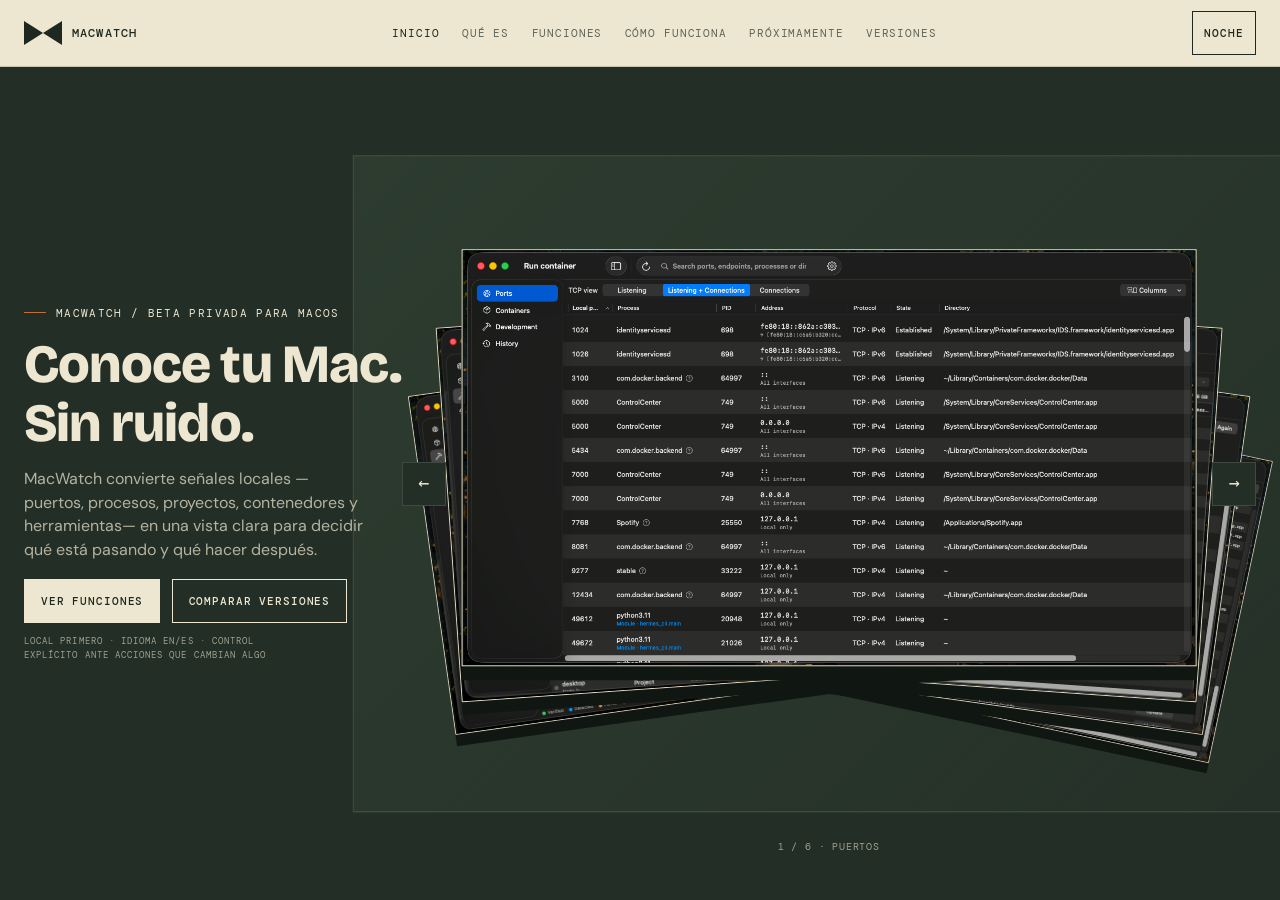
==== commit f6e47096: "Fix MacWatch branding typography and page contrast" ====
--- a/macwatch/index.html
+++ b/macwatch/index.html
@@ -59,7 +59,6 @@
     .nav-wrap { position:sticky; top:0; z-index:20; background:color-mix(in srgb,var(--surface) 92%,transparent); border-bottom:1px solid var(--line); backdrop-filter:blur(14px); }
     nav { min-height:66px; display:grid; grid-template-columns:auto 1fr auto; gap:1.25rem; align-items:center; }
     .brand { display:inline-flex; align-items:center; gap:.6rem; color:var(--ink); text-decoration:none; font:500 .77rem var(--f-mono); letter-spacing:.1em; text-transform:uppercase; white-space:nowrap; }
-    .brand img { width:28px; height:28px; object-fit:contain; }
     .nav-links { display:flex; justify-content:center; gap:.1rem; min-width:0; }
     .nav-links a { padding:.55rem .65rem; color:var(--muted); text-decoration:none; font:400 .67rem var(--f-mono); letter-spacing:.08em; text-transform:uppercase; white-space:nowrap; }
     .nav-links a:hover,.nav-links a.active { color:var(--ink); }
@@ -226,24 +225,50 @@
     .page .edition-grid { gap:.75rem; } .page .edition-art img { max-height:105px; object-fit:contain; } .page .edition-card { padding:.65rem; } .page .edition-card h3 { font-size:1.12rem; } .page .edition-card p { font-size:.67rem; line-height:1.25; }
     .page .table-wrap { margin-top:.55rem; overflow:visible; } .page table { min-width:0; table-layout:fixed; font-size:.58rem; } .page caption { padding:.25rem 0; font-size:.6rem; } .page th,.page td { padding:.28rem; line-height:1.16; } .page thead th { font-size:.5rem; } .page tbody th,.page .planned { font-size:.58rem; }
     .page .closing { padding-top:.7rem; } .page .closing h2 { font-size:clamp(1.6rem,3vw,3rem); } .page .closing .button { min-height:34px; padding:.5rem .7rem; }
-    .nav-wrap .brand img { width:46px; height:auto; object-fit:contain; filter:brightness(0) saturate(100%) invert(13%) sepia(16%) saturate(1200%) hue-rotate(84deg) brightness(93%) contrast(91%); }
-    :root:not([data-theme="paper"]) .nav-wrap .brand img { filter:brightness(0) saturate(100%) invert(90%) sepia(22%) saturate(410%) hue-rotate(4deg) brightness(103%) contrast(91%); }
     main .carousel-card { width:min(100%,1080px); }
     @media (min-width:901px) { main .hero { grid-template-columns:16rem minmax(0,1fr); gap:1rem; } main .hero h1 { font-size:3rem; letter-spacing:-.1em; } main .carousel-card { left:54%; width:min(100%,1080px); transform:translate(-50%,-50%) translate(calc(var(--slot) * .7%),calc(var(--depth) * 10px)) rotate(calc(var(--slot) * .8deg)); } main .carousel-card:not(.is-active) { transform:translate(-50%,-50%) translate(calc(var(--slot) * .7%),calc(var(--depth) * 10px)) rotate(calc(var(--slot) * .8deg)) scale(.94); } }
     @media (min-width:901px) and (max-width:1439px) { main .carousel-card { left:52.5%; width:min(100%,calc(100vw - 330px),1080px); } }
     @media (max-height:800px) and (min-width:701px) { main .hero { padding:.35rem 0; } }
     @media (max-width:900px) { .page > :is(header,section).shell { width:min(100% - 2rem,1360px); } main .hero { grid-template-columns:minmax(15rem,.5fr) minmax(0,1.5fr); } main .hero h1 { font-size:clamp(2.5rem,5.7vw,4.4rem); } .page .capability { padding:.5rem; } .page .capability p { font-size:.66rem; } .page .edition-art img { max-height:78px; } }
-    @media (max-width:700px) { .nav-wrap nav { min-height:52px; display:grid; grid-template-columns:auto 1fr auto; grid-template-areas:"brand links theme"; gap:.35rem; padding:.35rem 0; } .nav-wrap .brand { grid-area:brand; gap:0; } .nav-wrap .brand img { width:27px; height:27px; } .nav-wrap .brand span { display:none; } .nav-wrap .theme { grid-area:theme; min-height:34px; padding:.35rem; font-size:.55rem; } .nav-wrap .nav-links { grid-area:links; width:auto; overflow:visible; justify-content:space-between; gap:0; } .nav-wrap .nav-links a { min-width:0; padding:.35rem .28rem; font-size:0; } .nav-wrap .nav-links a::after { content:attr(data-page-label); font:500 .58rem var(--f-mono); letter-spacing:0; } .page > :is(header,section).shell { width:min(100% - 1.25rem,1360px); } main .hero { grid-template-columns:1fr; grid-template-rows:auto minmax(0,1fr); gap:.25rem; padding:.55rem 0; } main .hero h1 { font-size:clamp(2rem,9.2vw,3rem); } main .hero .eyebrow { margin:0 0 .35rem; font-size:.52rem; } main .hero .lead { display:none; } main .hero-actions { margin-top:.55rem; } main .hero .button { min-height:34px; padding:.45rem .6rem; font-size:.55rem; } main .hero .microcopy { display:none; } main .hero-art,main .carousel { height:100%; } main .hero-art::before { width:min(82%,360px); } main .carousel-card { width:94%; transform:translate(-50%,-50%) translate(calc(var(--slot) * 2%),calc(var(--depth) * 8px)) rotate(calc(var(--slot) * 1.5deg)); } main .carousel-button { top:48%; } .page > section { padding:.65rem 0; } .page .section-head { grid-template-columns:1fr; gap:.25rem; margin-bottom:.45rem; } .page .section-index { font-size:.54rem; } .page h2 { font-size:clamp(1.45rem,7vw,2.15rem); } .page .intro { margin-top:.35rem; font-size:.68rem; line-height:1.22; } .page .statement-grid,.page .next-grid { grid-template-columns:1fr; gap:.45rem; } .page .statement { font-size:1.55rem; } .page .info-card,.page .future-note { padding:.55rem; } .page .info-card p,.page .future-note p { font-size:.66rem; line-height:1.22; } .page .metrics { margin-top:.45rem; } .page .metric { padding:.38rem 0; } .page .stat-value { font-size:1.65rem; } .page .metric span:last-child { font-size:.62rem; } .page .capabilities-intro { align-items:center; flex-direction:row; margin-bottom:.35rem; } .page .kicker { display:none; } .page .filter-bar { gap:.2rem; } .page .filter { min-height:28px; padding:.2rem .3rem; font-size:.5rem; } .page .capabilities { grid-template-columns:repeat(2,minmax(0,1fr)); } .page .capability { padding:.35rem; } .page .capability h3 { margin:.25rem 0 .15rem; font-size:.75rem; } .page .capability p { font-size:.56rem; line-height:1.16; } .page .tag { font-size:.43rem; } .page .flow { grid-template-columns:repeat(2,minmax(0,1fr)); } .page .step,.page .step + .step,.page .step:nth-child(2) { padding:.38rem; border:1px solid var(--c-line-light); } .page .step::before { margin-bottom:.25rem; font-size:.5rem; } .page .step h3 { font-size:.78rem; } .page .step p,.page .future-list span { font-size:.57rem; } .page .step::after { margin-top:.25rem; } .page .future-list { grid-template-columns:repeat(2,minmax(0,1fr)); gap:.35rem; border:0; } .page .future-list li { grid-template-columns:.65rem 1fr; gap:.25rem; padding:.3rem; border:1px solid var(--line); } .page .future-list strong { font-size:.62rem; line-height:1.1; } .page .notice { margin-bottom:.35rem; padding:.3rem 0 .3rem .5rem; font-size:.58rem; } .page .edition-grid { grid-template-columns:repeat(3,minmax(0,1fr)); gap:.3rem; } .page .edition-art img { max-height:53px; } .page .edition-card { padding:.35rem; } .page .edition-card h3 { margin:0 0 .15rem; font-size:.78rem; } .page .edition-card p { display:none; } .page .table-wrap { position:absolute; width:1px; height:1px; margin:-1px; overflow:hidden; clip:rect(0 0 0 0); white-space:nowrap; } .page .closing { padding-top:.3rem; } .page .closing h2 { font-size:1.1rem; } .page .closing .button { min-height:30px; font-size:.5rem; } .page-footer { right:.65rem; bottom:.25rem; left:.65rem; font-size:.42rem; } }
-    @media (max-width:700px) { .nav-wrap .brand img { width:36px; height:auto; } .page .edition-grid { grid-template-columns:1fr; gap:.28rem; } .page .edition { display:grid; grid-template-columns:78px minmax(0,1fr); align-items:stretch; } .page .edition-art { display:grid; place-items:center; } .page .edition-art img { width:100%; max-height:53px; } .page .edition-card { display:flex; flex-direction:column; justify-content:center; padding:.28rem .4rem; } .page .edition-card p { display:-webkit-box; overflow:hidden; -webkit-box-orient:vertical; -webkit-line-clamp:2; font-size:.54rem; line-height:1.14; } }
+    @media (max-width:700px) { .nav-wrap nav { min-height:52px; display:grid; grid-template-columns:auto 1fr auto; grid-template-areas:"brand links theme"; gap:.35rem; padding:.35rem 0; } .nav-wrap .brand { grid-area:brand; gap:0; } .nav-wrap .brand-name { display:none; } .nav-wrap .theme { grid-area:theme; min-height:34px; padding:.35rem; font-size:.55rem; } .nav-wrap .nav-links { grid-area:links; width:auto; overflow:visible; justify-content:space-between; gap:0; } .nav-wrap .nav-links a { min-width:0; padding:.35rem .28rem; font-size:0; } .nav-wrap .nav-links a::after { content:attr(data-page-label); font:500 .58rem var(--f-mono); letter-spacing:0; } .page > :is(header,section).shell { width:min(100% - 1.25rem,1360px); } main .hero { grid-template-columns:1fr; grid-template-rows:auto minmax(0,1fr); gap:.25rem; padding:.55rem 0; } main .hero h1 { font-size:clamp(2rem,9.2vw,3rem); } main .hero .eyebrow { margin:0 0 .35rem; font-size:.52rem; } main .hero .lead { display:none; } main .hero-actions { margin-top:.55rem; } main .hero .button { min-height:34px; padding:.45rem .6rem; font-size:.55rem; } main .hero .microcopy { display:none; } main .hero-art,main .carousel { height:100%; } main .hero-art::before { width:min(82%,360px); } main .carousel-card { width:94%; transform:translate(-50%,-50%) translate(calc(var(--slot) * 2%),calc(var(--depth) * 8px)) rotate(calc(var(--slot) * 1.5deg)); } main .carousel-button { top:48%; } .page > section { padding:.65rem 0; } .page .section-head { grid-template-columns:1fr; gap:.25rem; margin-bottom:.45rem; } .page .section-index { font-size:.54rem; } .page h2 { font-size:clamp(1.45rem,7vw,2.15rem); } .page .intro { margin-top:.35rem; font-size:.68rem; line-height:1.22; } .page .statement-grid,.page .next-grid { grid-template-columns:1fr; gap:.45rem; } .page .statement { font-size:1.55rem; } .page .info-card,.page .future-note { padding:.55rem; } .page .info-card p,.page .future-note p { font-size:.66rem; line-height:1.22; } .page .metrics { margin-top:.45rem; } .page .metric { padding:.38rem 0; } .page .stat-value { font-size:1.65rem; } .page .metric span:last-child { font-size:.62rem; } .page .capabilities-intro { align-items:center; flex-direction:row; margin-bottom:.35rem; } .page .kicker { display:none; } .page .filter-bar { gap:.2rem; } .page .filter { min-height:28px; padding:.2rem .3rem; font-size:.5rem; } .page .capabilities { grid-template-columns:repeat(2,minmax(0,1fr)); } .page .capability { padding:.35rem; } .page .capability h3 { margin:.25rem 0 .15rem; font-size:.75rem; } .page .capability p { font-size:.56rem; line-height:1.16; } .page .tag { font-size:.43rem; } .page .flow { grid-template-columns:repeat(2,minmax(0,1fr)); } .page .step,.page .step + .step,.page .step:nth-child(2) { padding:.38rem; border:1px solid var(--c-line-light); } .page .step::before { margin-bottom:.25rem; font-size:.5rem; } .page .step h3 { font-size:.78rem; } .page .step p,.page .future-list span { font-size:.57rem; } .page .step::after { margin-top:.25rem; } .page .future-list { grid-template-columns:repeat(2,minmax(0,1fr)); gap:.35rem; border:0; } .page .future-list li { grid-template-columns:.65rem 1fr; gap:.25rem; padding:.3rem; border:1px solid var(--line); } .page .future-list strong { font-size:.62rem; line-height:1.1; } .page .notice { margin-bottom:.35rem; padding:.3rem 0 .3rem .5rem; font-size:.58rem; } .page .edition-grid { grid-template-columns:repeat(3,minmax(0,1fr)); gap:.3rem; } .page .edition-art img { max-height:53px; } .page .edition-card { padding:.35rem; } .page .edition-card h3 { margin:0 0 .15rem; font-size:.78rem; } .page .edition-card p { display:none; } .page .table-wrap { position:absolute; width:1px; height:1px; margin:-1px; overflow:hidden; clip:rect(0 0 0 0); white-space:nowrap; } .page .closing { padding-top:.3rem; } .page .closing h2 { font-size:1.1rem; } .page .closing .button { min-height:30px; font-size:.5rem; } .page-footer { right:.65rem; bottom:.25rem; left:.65rem; font-size:.42rem; } }
+    @media (max-width:700px) { .page .edition-grid { grid-template-columns:1fr; gap:.28rem; } .page .edition { display:grid; grid-template-columns:78px minmax(0,1fr); align-items:stretch; } .page .edition-art { display:grid; place-items:center; } .page .edition-art img { width:100%; max-height:53px; } .page .edition-card { display:flex; flex-direction:column; justify-content:center; padding:.28rem .4rem; } .page .edition-card p { display:-webkit-box; overflow:hidden; -webkit-box-orient:vertical; -webkit-line-clamp:2; font-size:.54rem; line-height:1.14; } }
     h1[tabindex="-1"]:focus,h2[tabindex="-1"]:focus { outline:none; }
     .page .section-head { display:block; margin-bottom:clamp(.8rem,1.8vh,1.25rem); }
     .page .section-index { margin:0 0 .45rem; }
     .page .section-head > div { display:block; }
     @media (min-width:901px) { .page > section { display:flex; flex-direction:column; justify-content:center; } main .hero { grid-template-columns:clamp(22rem,27vw,26rem) minmax(0,1fr); gap:clamp(1rem,2vw,2rem); } main .hero h1 { font-size:clamp(3.35rem,4.2vw,4.2rem); letter-spacing:-.065em; } main .hero .lead { font-size:clamp(1rem,1.2vw,1.12rem); line-height:1.46; } main .hero-art,main .carousel { height:min(100%,740px); } main .carousel-card { left:50%; width:min(86%,820px); } .page .section-head { max-width:76rem; } }
-    @media (min-width:1600px) { .shell,.page > :is(header,section).shell,.nav-wrap nav.shell { width:min(calc(100% - 6rem),1760px); } nav { min-height:76px; gap:1.6rem; } .nav-links a { padding:.7rem .85rem; font-size:.74rem; } .theme { min-height:48px; padding:.65rem .9rem; font-size:.74rem; } .nav-wrap .brand img { width:54px; } .nav-wrap .brand { font-size:.88rem; } main .hero { grid-template-columns:34rem minmax(0,1fr); gap:2rem; } main .hero h1 { font-size:clamp(5rem,5.1vw,5.5rem); letter-spacing:-.065em; } main .hero .lead { font-size:1.2rem; max-width:48ch; } main .hero-actions { margin-top:1.5rem; } main .hero .microcopy { font-size:.64rem; } main .hero-art,main .carousel { height:min(100%,800px); } main .carousel-card { left:50%; width:min(78%,900px); } .page > section { padding:clamp(1.2rem,2.8vh,2rem) 0; } .page .section-head { margin-bottom:1.5rem; } .page .section-index { margin-bottom:.65rem; font-size:.76rem; } .page h2 { font-size:clamp(4.8rem,5vw,5.5rem); } .page .intro { margin-top:.85rem; font-size:1.1rem; line-height:1.45; } .page .statement { font-size:4.1rem; } .page .info-card,.page .future-note { padding:1.35rem; } .page .info-card p,.page .future-note p { font-size:.94rem; } .page .metrics { margin-top:1.5rem; } .page .metric { padding:1rem 1rem .65rem 0; } .page .metric span:last-child { font-size:.88rem; } .page .stat-value { font-size:4.6rem; } .page .filter { min-height:38px; padding:.45rem .7rem; font-size:.65rem; } .page .capability { padding:1rem; } .page .capability h3 { font-size:1.38rem; } .page .capability p { font-size:.86rem; line-height:1.38; } .page .tag { font-size:.62rem; } .page .step { padding:1rem 1rem .75rem 0; } .page .step h3 { font-size:1.45rem; } .page .step p,.page .future-list span { font-size:.84rem; line-height:1.35; } .page .future-list li { padding:.8rem 0; } .page .notice { margin-bottom:1rem; padding:.8rem 0 .8rem 1rem; font-size:.9rem; } .page .edition-grid { gap:1rem; } .page .edition-art img { max-height:145px; } .page .edition-card { padding:1rem; } .page .edition-card h3 { font-size:1.4rem; } .page .edition-card p { font-size:.84rem; line-height:1.35; } .page table { font-size:.7rem; } .page caption,.page tbody th,.page .planned { font-size:.7rem; } .page th,.page td { padding:.4rem; line-height:1.22; } .page thead th { font-size:.58rem; } .page .closing { padding-top:.45rem; } .page[data-page="5"] .closing { padding-top:0; transform:translateY(-7px); } .page .closing h2 { font-size:3.2rem; } .page[data-page="5"] .closing h2 { font-size:2.8rem; white-space:nowrap; } .page[data-page="5"] .closing .section-title-line { display:inline; } .page[data-page="5"] .closing .section-title-line + .section-title-line::before { content:" "; white-space:pre; } .page-footer { right:3rem; left:3rem; font-size:.58rem; } }
+    @media (min-width:1600px) { .shell,.page > :is(header,section).shell,.nav-wrap nav.shell { width:min(calc(100% - 6rem),1760px); } nav { min-height:76px; gap:1.6rem; } .nav-links a { padding:.7rem .85rem; font-size:.74rem; } .theme { min-height:48px; padding:.65rem .9rem; font-size:.74rem; } .nav-wrap .brand { font-size:.88rem; } main .hero { grid-template-columns:34rem minmax(0,1fr); gap:2rem; } main .hero h1 { font-size:clamp(5rem,5.1vw,5.5rem); letter-spacing:-.065em; } main .hero .lead { font-size:1.2rem; max-width:48ch; } main .hero-actions { margin-top:1.5rem; } main .hero .microcopy { font-size:.64rem; } main .hero-art,main .carousel { height:min(100%,800px); } main .carousel-card { left:50%; width:min(78%,900px); } .page > section { padding:clamp(1.2rem,2.8vh,2rem) 0; } .page .section-head { margin-bottom:1.5rem; } .page .section-index { margin-bottom:.65rem; font-size:.76rem; } .page h2 { font-size:clamp(4.8rem,5vw,5.5rem); } .page .intro { margin-top:.85rem; font-size:1.1rem; line-height:1.45; } .page .statement { font-size:4.1rem; } .page .info-card,.page .future-note { padding:1.35rem; } .page .info-card p,.page .future-note p { font-size:.94rem; } .page .metrics { margin-top:1.5rem; } .page .metric { padding:1rem 1rem .65rem 0; } .page .metric span:last-child { font-size:.88rem; } .page .stat-value { font-size:4.6rem; } .page .filter { min-height:38px; padding:.45rem .7rem; font-size:.65rem; } .page .capability { padding:1rem; } .page .capability h3 { font-size:1.38rem; } .page .capability p { font-size:.86rem; line-height:1.38; } .page .tag { font-size:.62rem; } .page .step { padding:1rem 1rem .75rem 0; } .page .step h3 { font-size:1.45rem; } .page .step p,.page .future-list span { font-size:.84rem; line-height:1.35; } .page .future-list li { padding:.8rem 0; } .page .notice { margin-bottom:1rem; padding:.8rem 0 .8rem 1rem; font-size:.9rem; } .page .edition-grid { gap:1rem; } .page .edition-art img { max-height:145px; } .page .edition-card { padding:1rem; } .page .edition-card h3 { font-size:1.4rem; } .page .edition-card p { font-size:.84rem; line-height:1.35; } .page table { font-size:.7rem; } .page caption,.page tbody th,.page .planned { font-size:.7rem; } .page th,.page td { padding:.4rem; line-height:1.22; } .page thead th { font-size:.58rem; } .page .closing { padding-top:.45rem; } .page[data-page="5"] .closing { padding-top:0; transform:translateY(-7px); } .page .closing h2 { font-size:3.2rem; } .page[data-page="5"] .closing h2 { font-size:2.8rem; white-space:nowrap; } .page[data-page="5"] .closing .section-title-line { display:inline; } .page[data-page="5"] .closing .section-title-line + .section-title-line::before { content:" "; white-space:pre; } .page-footer { right:3rem; left:3rem; font-size:.58rem; } }
     .page.is-pixel-exit { z-index:3; visibility:visible; pointer-events:none; transform:none; }
     .page.is-pixel-next { z-index:2; visibility:visible; pointer-events:none; clip-path:inset(0); transform:none; }
     html.pager-ready .page { transition:none; }
+    .brand-mark { position:relative; display:block; flex:0 0 auto; width:38px; height:24px; color:currentColor; }
+    .brand-mark::before,.brand-mark::after { content:""; position:absolute; top:0; width:19px; height:24px; background:currentColor; }
+    .brand-mark::before { left:0; clip-path:polygon(0 0,100% 50%,0 100%); }
+    .brand-mark::after { right:0; clip-path:polygon(100% 0,0 50%,100% 100%); }
+    .brand-name { display:inline; }
+    h1 { letter-spacing:-.015em; line-height:1.04; }
+    h2 { letter-spacing:-.01em; line-height:1.04; }
+    main .hero h1 { letter-spacing:-.015em; line-height:1.04; }
+    main .page h2 { letter-spacing:-.01em; line-height:1.04; }
+    .hero-title-line + .hero-title-line,.section-title-line + .section-title-line { margin-top:.04em; }
+    .page[data-page="0"],.page[data-page="2"],.page[data-page="4"] { --ink:#ede6d0; --muted:rgba(237,230,208,.72); --faint:rgba(237,230,208,.62); --line:rgba(237,230,208,.18); background:#232e26; color:#ede6d0; }
+    .page[data-page="1"],.page[data-page="3"] { --ink:#1e2820; --muted:rgba(30,40,32,.72); --faint:rgba(30,40,32,.62); --line:rgba(30,40,32,.18); background:#ede6d0; color:#1e2820; }
+    .page[data-page="5"] { --ink:#1e2820; --muted:rgba(30,40,32,.72); --faint:rgba(30,40,32,.62); --line:rgba(30,40,32,.18); background:#fff; color:#1e2820; }
+    .page[data-page="5"] .notice { color:rgba(30,40,32,.78); border-color:#c07030; }
+    .page[data-page="5"] .edition { border-color:rgba(30,40,32,.18); }
+    .page[data-page="5"] .edition-art { background:#e4dac4; }
+    .page[data-page="5"] .edition-card { background:#fff; border-color:rgba(30,40,32,.18); color:#1e2820; }
+    .page[data-page="5"] .edition-card p { color:rgba(30,40,32,.72); }
+    .page[data-page="5"] .edition-card.featured { background:#232e26; color:#ede6d0; }
+    .page[data-page="5"] .edition-card.featured p { color:rgba(237,230,208,.72); }
+    .page[data-page="5"] .table-wrap { border-color:rgba(30,40,32,.18); }
+    .page[data-page="5"] table,.page[data-page="5"] thead th,.page[data-page="5"] tbody th { color:#1e2820; }
+    .page[data-page="5"] caption,.page[data-page="5"] .planned,.page[data-page="5"] .page-footer { color:rgba(30,40,32,.72); }
+    .page[data-page="5"] th,.page[data-page="5"] td { border-color:rgba(30,40,32,.18); }
+    @media (min-width:901px) { main .hero h1 { letter-spacing:-.015em; line-height:1.04; } .page h2 { letter-spacing:-.01em; line-height:1.04; } }
+    @media (min-width:1600px) { main .hero h1 { letter-spacing:-.015em; line-height:1.04; } .page h2 { letter-spacing:-.01em; line-height:1.04; } }
+    @media (max-width:700px) { .nav-wrap .brand span.brand-mark { display:block; width:30px; height:20px; } .nav-wrap .brand span.brand-mark::before,.nav-wrap .brand span.brand-mark::after { width:15px; height:20px; } .nav-wrap .brand span.brand-name { display:none; } h1,main .hero h1 { letter-spacing:-.015em; line-height:1.05; } h2,main .page h2 { letter-spacing:-.01em; line-height:1.05; } }
+    @media (max-width:800px) { .nav-wrap nav { min-height:52px; display:grid; grid-template-columns:auto minmax(0,1fr) auto; grid-template-areas:"brand links theme"; align-items:center; gap:.35rem; padding:.35rem 0; } .nav-wrap .brand { grid-area:brand; gap:0; } .nav-wrap .brand span.brand-mark { display:block; width:30px; height:20px; } .nav-wrap .brand span.brand-mark::before,.nav-wrap .brand span.brand-mark::after { width:15px; height:20px; } .nav-wrap .brand span.brand-name { display:none; } .nav-wrap .theme { grid-area:theme; min-height:34px; padding:.35rem; font-size:.55rem; } .nav-wrap .nav-links { grid-area:links; width:auto; min-width:0; overflow:visible; justify-content:space-between; gap:0; } .nav-wrap .nav-links a { min-width:0; padding:.35rem .28rem; font-size:0; } .nav-wrap .nav-links a::after { content:attr(data-page-label); font:500 .58rem var(--f-mono); letter-spacing:0; } }
     main .carousel-card { --fan-scale:1; opacity:1; filter:none; }
     main .carousel-card.is-active { transform:translate(-50%,-50%) scale(1); }
     main .carousel-card:not(.is-active) { transform:translate(-50%,-50%) translate(calc(var(--slot) * 5.5%),calc(var(--depth) * 18px)) rotate(calc(var(--slot) * 4deg)) scale(var(--fan-scale)); }
@@ -256,7 +281,7 @@
   <a class="skip" href="#inicio">Saltar al contenido</a>
   <div class="nav-wrap">
     <nav class="shell" aria-label="Navegación principal">
-      <a class="brand" href="#inicio" aria-label="MacWatch, inicio"><img src="assets/macwatch-nav-logo-transparent.png" alt=""><span>MacWatch</span></a>
+      <a class="brand" href="#inicio" aria-label="MacWatch, inicio"><span class="brand-mark" aria-hidden="true"></span><span class="brand-name">MacWatch</span></a>
       <div class="nav-links" id="nav-links">
         <a href="#inicio" class="active" data-page-label="00">Inicio</a><a href="#que-es" data-page-label="01">Qué es</a><a href="#funciones" data-page-label="02">Funciones</a><a href="#como-funciona" data-page-label="03">Cómo funciona</a><a href="#proximamente" data-page-label="04">Próximamente</a><a href="#versiones" data-page-label="05">Versiones</a>
       </div>
